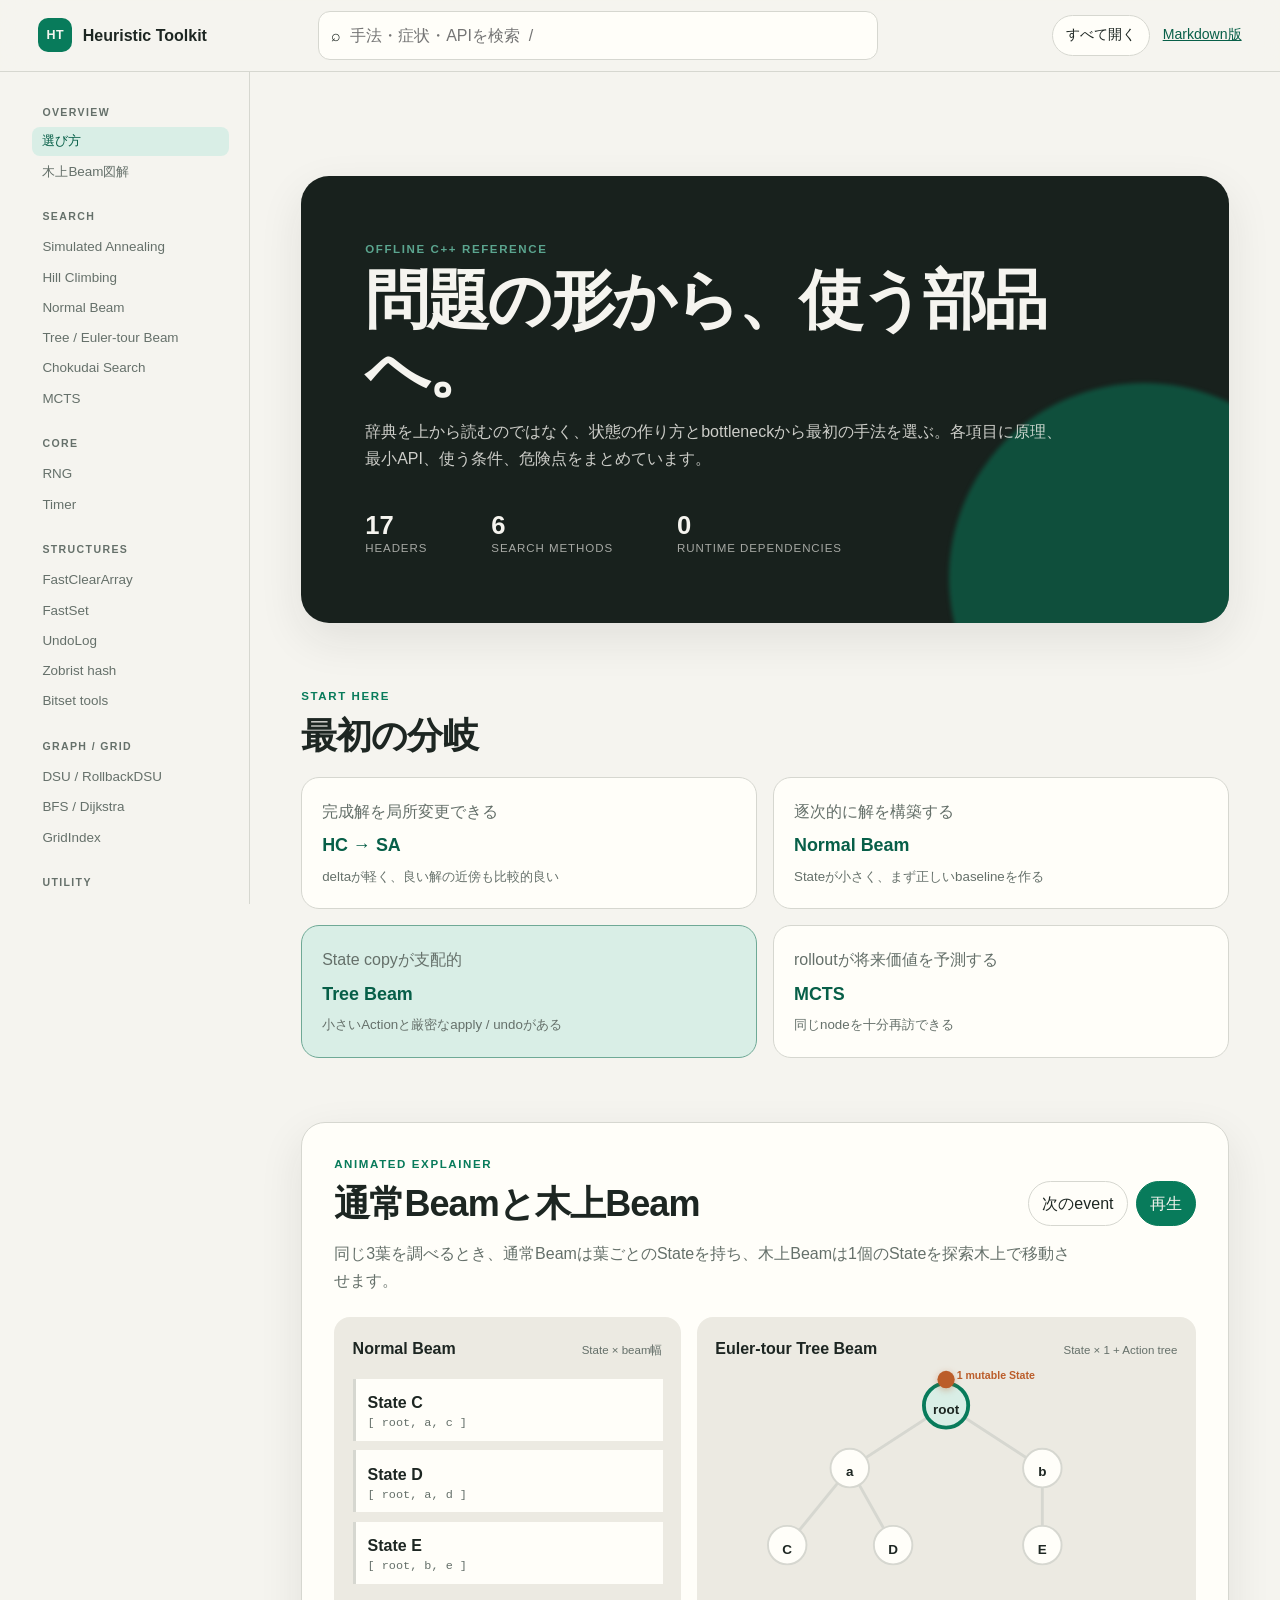
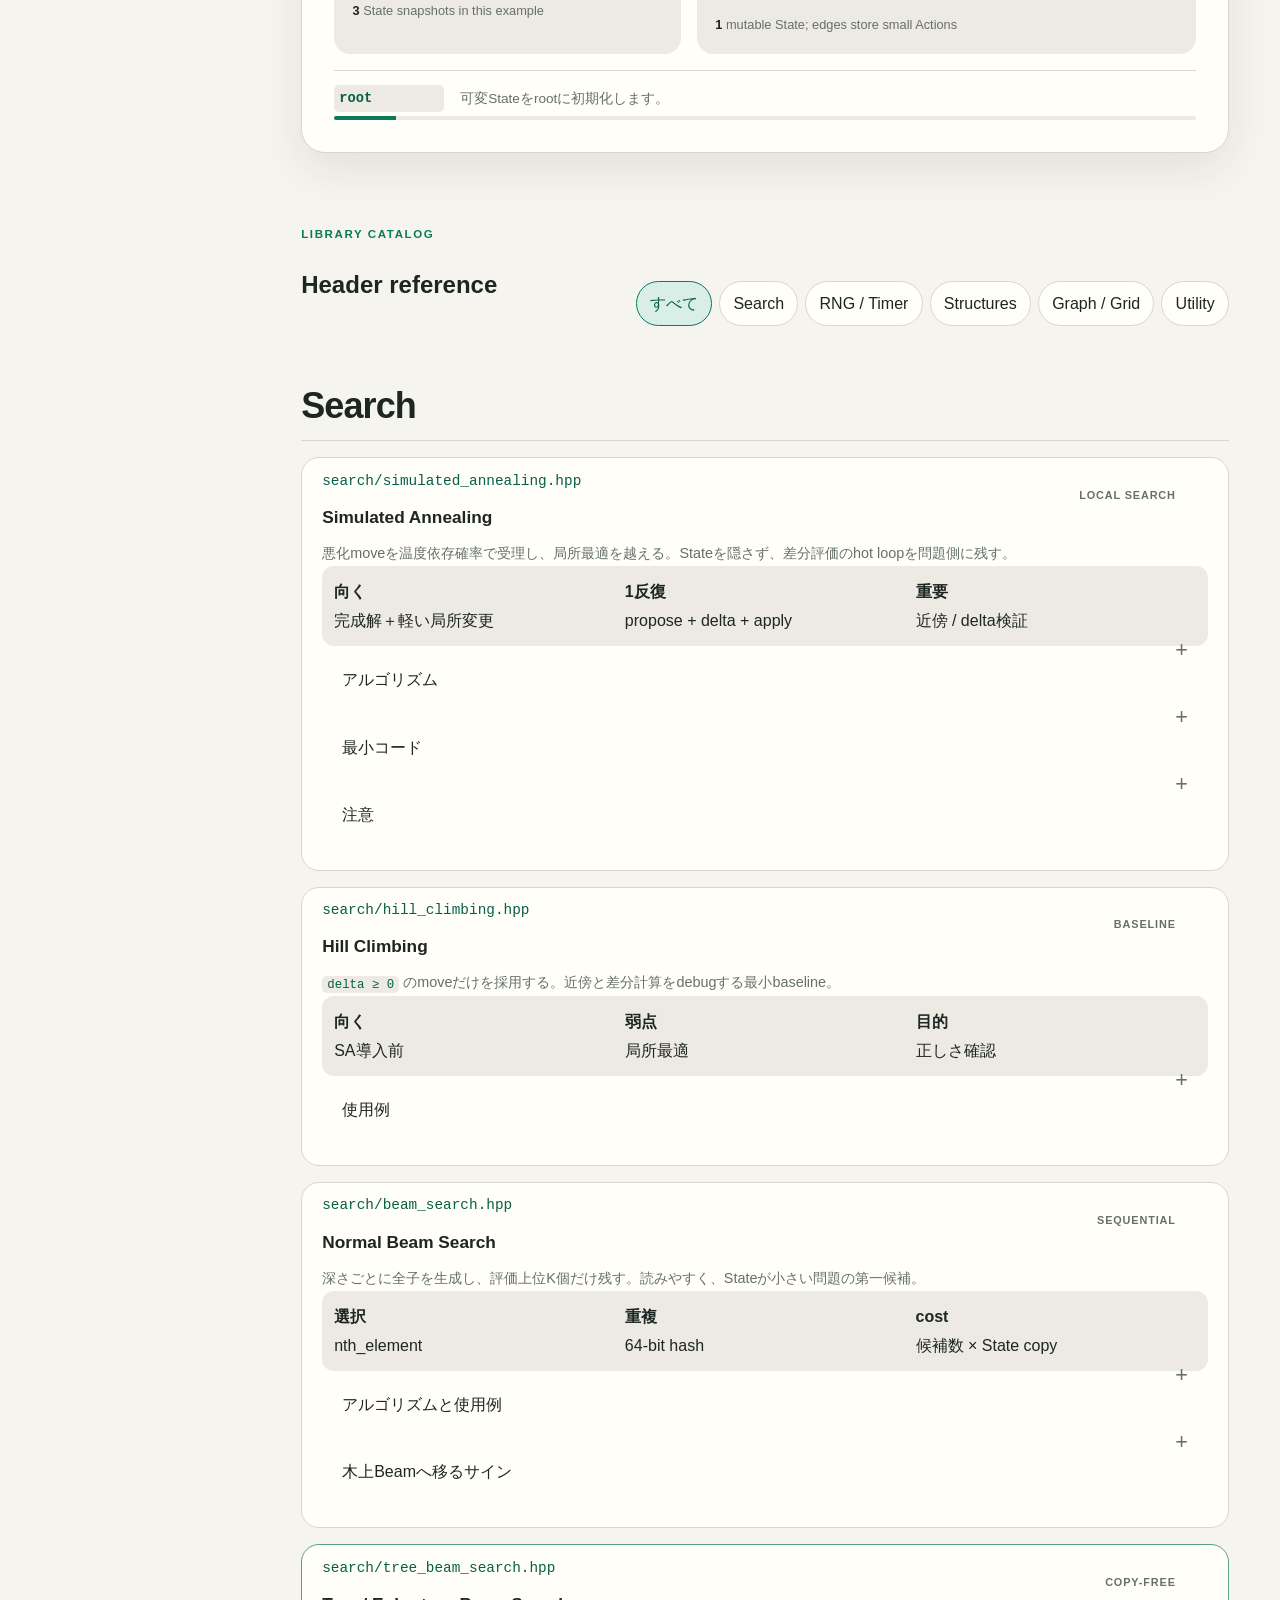
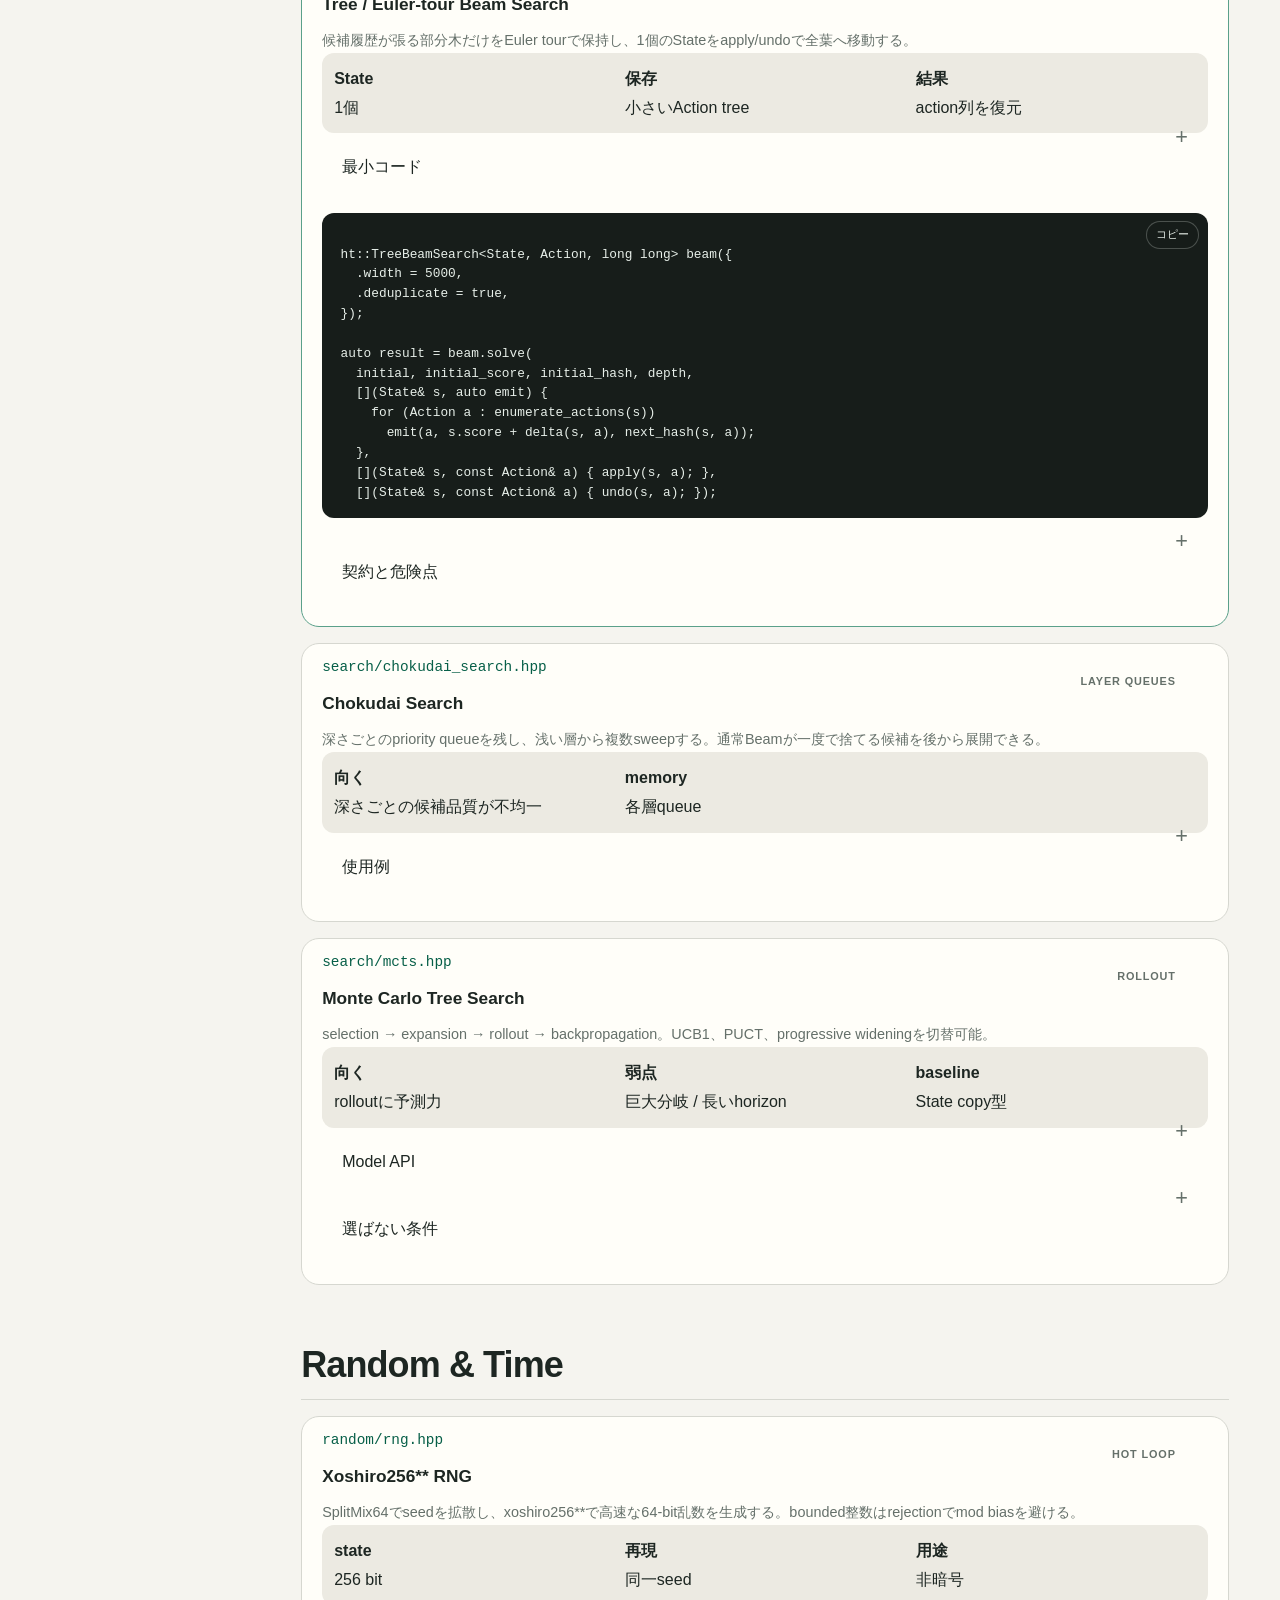
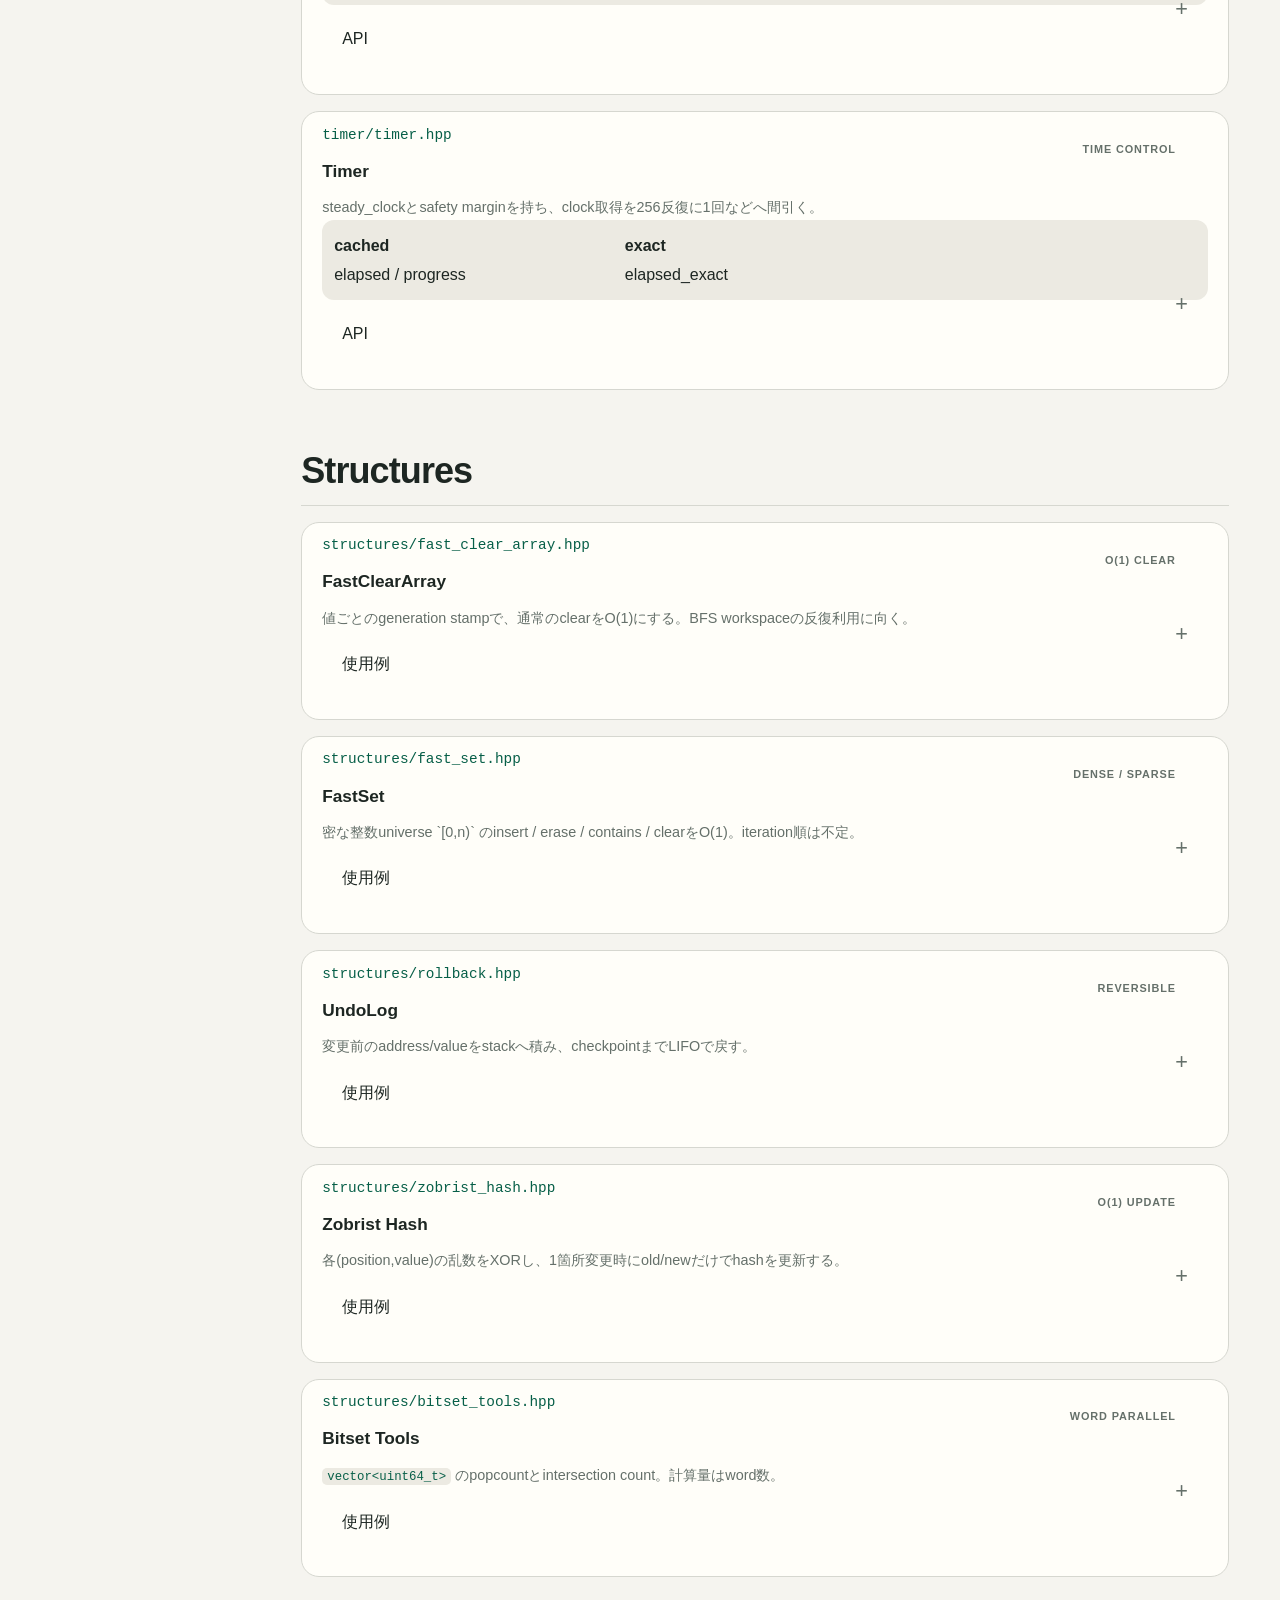
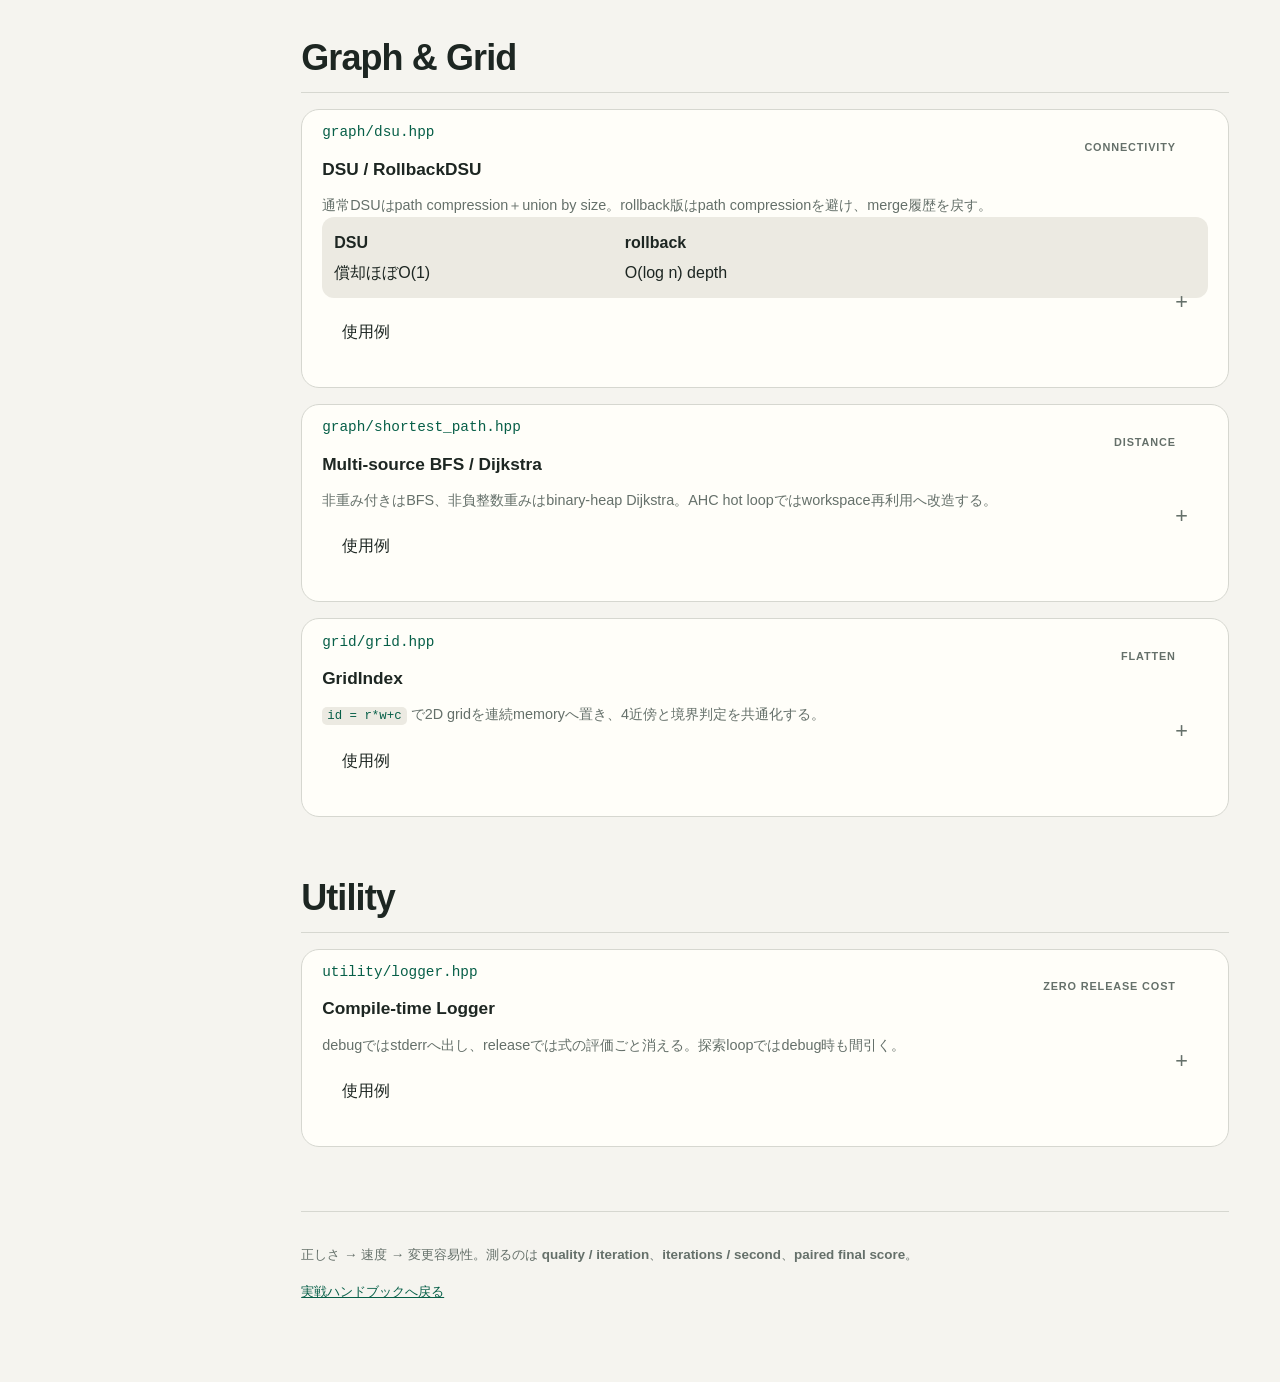
==== handbook/library.html @ 2e06c139 "Add interactive HTML library guide" ====
<!doctype html>
<html lang="ja">
<head>
  <meta charset="utf-8">
  <meta name="viewport" content="width=device-width,initial-scale=1">
  <meta name="description" content="AHC heuristic-toolkit C++ library guide">
  <title>Heuristic Toolkit — Library Guide</title>
  <link rel="stylesheet" href="css/library.css">
</head>
<body>
<header class="guide-header">
  <a class="brand" href="index.html"><span class="brand-mark">HT</span><span>Heuristic Toolkit</span></a>
  <label class="global-search"><span aria-hidden="true">⌕</span><span class="sr-only">ライブラリを検索</span><input id="library-search" type="search" placeholder="手法・症状・APIを検索  /" autocomplete="off"></label>
  <div class="header-actions"><button id="expand-all" type="button">すべて開く</button><a href="../library/README.md">Markdown版</a></div>
</header>

<div class="guide-layout">
  <aside class="guide-sidebar" aria-label="ライブラリ目次">
    <p class="sidebar-label">OVERVIEW</p>
    <nav id="guide-nav">
      <a href="#overview">選び方</a>
      <a href="#tree-beam-lab">木上Beam図解</a>
      <p class="sidebar-label">SEARCH</p>
      <a href="#simulated-annealing">Simulated Annealing</a>
      <a href="#hill-climbing">Hill Climbing</a>
      <a href="#normal-beam">Normal Beam</a>
      <a href="#tree-beam">Tree / Euler-tour Beam</a>
      <a href="#chokudai">Chokudai Search</a>
      <a href="#mcts">MCTS</a>
      <p class="sidebar-label">CORE</p>
      <a href="#rng">RNG</a><a href="#timer">Timer</a>
      <p class="sidebar-label">STRUCTURES</p>
      <a href="#fast-clear">FastClearArray</a><a href="#fast-set">FastSet</a>
      <a href="#undo-log">UndoLog</a><a href="#zobrist">Zobrist hash</a><a href="#bitset">Bitset tools</a>
      <p class="sidebar-label">GRAPH / GRID</p>
      <a href="#dsu">DSU / RollbackDSU</a><a href="#shortest-path">BFS / Dijkstra</a><a href="#grid">GridIndex</a>
      <p class="sidebar-label">UTILITY</p>
      <a href="#logger">Logger</a>
    </nav>
  </aside>

  <main id="guide-main">
    <section id="overview" class="guide-hero">
      <p class="eyebrow">OFFLINE C++ REFERENCE</p>
      <h1>問題の形から、使う部品へ。</h1>
      <p class="hero-copy">辞典を上から読むのではなく、状態の作り方とbottleneckから最初の手法を選ぶ。各項目に原理、最小API、使う条件、危険点をまとめています。</p>
      <div class="hero-stats" aria-label="ガイドの収録内容">
        <div><strong>17</strong><span>headers</span></div><div><strong>6</strong><span>search methods</span></div><div><strong>0</strong><span>runtime dependencies</span></div>
      </div>
    </section>

    <section class="decision-section" aria-labelledby="decision-title">
      <div class="section-heading"><p class="eyebrow">START HERE</p><h2 id="decision-title">最初の分岐</h2></div>
      <div class="decision-grid">
        <a href="#simulated-annealing" class="decision-item"><span>完成解を局所変更できる</span><strong>HC → SA</strong><small>deltaが軽く、良い解の近傍も比較的良い</small></a>
        <a href="#normal-beam" class="decision-item"><span>逐次的に解を構築する</span><strong>Normal Beam</strong><small>Stateが小さく、まず正しいbaselineを作る</small></a>
        <a href="#tree-beam" class="decision-item featured"><span>State copyが支配的</span><strong>Tree Beam</strong><small>小さいActionと厳密なapply / undoがある</small></a>
        <a href="#mcts" class="decision-item"><span>rolloutが将来価値を予測する</span><strong>MCTS</strong><small>同じnodeを十分再訪できる</small></a>
      </div>
    </section>

    <section id="tree-beam-lab" class="beam-lab" aria-labelledby="beam-lab-title">
      <div class="section-heading split-heading"><div><p class="eyebrow">ANIMATED EXPLAINER</p><h2 id="beam-lab-title">通常Beamと木上Beam</h2></div><div class="lab-controls"><button id="beam-step" type="button">次のevent</button><button id="beam-play" type="button" aria-pressed="false">再生</button></div></div>
      <p class="section-lead">同じ3葉を調べるとき、通常Beamは葉ごとのStateを持ち、木上Beamは1個のStateを探索木上で移動させます。</p>
      <div class="beam-comparison">
        <div class="beam-mode normal-mode">
          <div class="mode-title"><h3>Normal Beam</h3><span>State × beam幅</span></div>
          <div class="snapshot-row" aria-label="通常Beamが保持する状態コピー">
            <div class="state-snapshot" data-normal-leaf="c"><b>State C</b><span>[ root, a, c ]</span></div>
            <div class="state-snapshot" data-normal-leaf="d"><b>State D</b><span>[ root, a, d ]</span></div>
            <div class="state-snapshot" data-normal-leaf="e"><b>State E</b><span>[ root, b, e ]</span></div>
          </div>
          <p class="mode-metric"><strong>3</strong> State snapshots in this example</p>
        </div>
        <div class="beam-mode tree-mode">
          <div class="mode-title"><h3>Euler-tour Tree Beam</h3><span>State × 1 + Action tree</span></div>
          <svg id="beam-tree-svg" viewBox="0 0 480 245" role="img" aria-labelledby="tree-svg-title tree-svg-desc">
            <title id="tree-svg-title">Euler-tour beam tree</title><desc id="tree-svg-desc">One mutable state traverses from root through actions a, c, d, b, and e using apply and undo.</desc>
            <g class="tree-edges"><path data-edge="root-a" d="M240 40 L140 105"/><path data-edge="root-b" d="M240 40 L340 105"/><path data-edge="a-c" d="M140 105 L75 185"/><path data-edge="a-d" d="M140 105 L185 185"/><path data-edge="b-e" d="M340 105 L340 185"/></g>
            <g class="tree-nodes">
              <g data-node="root" transform="translate(240 40)"><circle r="23"/><text y="5">root</text></g>
              <g data-node="a" transform="translate(140 105)"><circle r="20"/><text y="5">a</text></g>
              <g data-node="b" transform="translate(340 105)"><circle r="20"/><text y="5">b</text></g>
              <g data-node="c" transform="translate(75 185)"><circle r="20"/><text y="5">C</text></g>
              <g data-node="d" transform="translate(185 185)"><circle r="20"/><text y="5">D</text></g>
              <g data-node="e" transform="translate(340 185)"><circle r="20"/><text y="5">E</text></g>
            </g>
            <circle id="state-cursor" cx="240" cy="40" r="9"><title>current mutable State</title></circle>
            <text class="cursor-label" id="cursor-label" x="258" y="26">1 mutable State</text>
          </svg>
          <p class="mode-metric"><strong>1</strong> mutable State; edges store small Actions</p>
        </div>
      </div>
      <div class="event-strip" aria-live="polite"><code id="beam-event-code">start at root</code><span id="beam-event-detail">Stateは初期状態</span><div class="event-progress"><span id="beam-event-progress"></span></div></div>
    </section>

    <section class="catalog-tools" aria-label="ライブラリ絞り込み">
      <div><p class="eyebrow">LIBRARY CATALOG</p><h2>Header reference</h2></div>
      <div id="category-filters" class="filter-row"><button type="button" class="active" data-category="all" aria-pressed="true">すべて</button><button type="button" data-category="search" aria-pressed="false">Search</button><button type="button" data-category="core" aria-pressed="false">RNG / Timer</button><button type="button" data-category="structures" aria-pressed="false">Structures</button><button type="button" data-category="graph" aria-pressed="false">Graph / Grid</button><button type="button" data-category="utility" aria-pressed="false">Utility</button></div>
    </section>
    <p id="no-library-results" class="no-results" role="status">一致するライブラリがありません。</p>

    <section class="catalog-section" data-category-section="search"><h2>Search</h2>
      <article id="simulated-annealing" class="library-entry" data-category="search" data-search="simulated annealing sa 焼きなまし metropolis temperature adaptive neighborhood delta rollback">
        <div class="entry-head"><div><p class="path">search/simulated_annealing.hpp</p><h3>Simulated Annealing</h3></div><span class="entry-kind">LOCAL SEARCH</span></div>
        <p class="entry-summary">悪化moveを温度依存確率で受理し、局所最適を越える。Stateを隠さず、差分評価のhot loopを問題側に残す。</p>
        <div class="entry-facts"><span><b>向く</b> 完成解＋軽い局所変更</span><span><b>1反復</b> propose + delta + apply</span><span><b>重要</b> 近傍 / delta検証</span></div>
        <details><summary>アルゴリズム</summary><p>最大化では <code>delta = new − current</code>。改善は常に受理し、悪化は <code>exp(delta / T)</code> で受理する。線形・指数schedule、iteration/time progress、reheat、adaptive近傍を提供する。</p></details>
        <details><summary>最小コード</summary><pre><code>ht::Annealer sa({100.0, 0.1,
  ht::CoolingSchedule::Exponential,
  ht::Objective::Maximize}, seed);

Move m = propose(state, sa.rng());
double delta = calc_delta(state, m);
if (sa.accept(delta, timer.progress())) {
  apply(state, m);
  score += delta;
}</code></pre></details>
        <details><summary>注意</summary><ul><li><code>full_score == incremental_score</code> をrandomized testする。</li><li>温度調整より先に、近傍のfeasible率・受理率・改善/秒を見る。</li><li>真scoreとsurrogateを分ける場合、bestは真scoreでも保持する。</li></ul></details>
      </article>

      <article id="hill-climbing" class="library-entry" data-category="search" data-search="hill climbing hc 山登り local search baseline delta">
        <div class="entry-head"><div><p class="path">search/hill_climbing.hpp</p><h3>Hill Climbing</h3></div><span class="entry-kind">BASELINE</span></div>
        <p class="entry-summary"><code>delta ≥ 0</code> のmoveだけを採用する。近傍と差分計算をdebugする最小baseline。</p>
        <div class="entry-facts"><span><b>向く</b> SA導入前</span><span><b>弱点</b> 局所最適</span><span><b>目的</b> 正しさ確認</span></div>
        <details><summary>使用例</summary><pre><code>State best = ht::hill_climb&lt;State, Move&gt;(
  initial, 1'000'000, seed,
  propose, delta_score, apply);</code></pre><p>最大化用。最小化はscoreの符号を反転するか、問題側で同じloopを直接書く。</p></details>
      </article>

      <article id="normal-beam" class="library-entry" data-category="search" data-search="normal beam layered fixed width nth_element duplicate state copy sequential construction">
        <div class="entry-head"><div><p class="path">search/beam_search.hpp</p><h3>Normal Beam Search</h3></div><span class="entry-kind">SEQUENTIAL</span></div>
        <p class="entry-summary">深さごとに全子を生成し、評価上位K個だけ残す。読みやすく、Stateが小さい問題の第一候補。</p>
        <div class="entry-facts"><span><b>選択</b> nth_element</span><span><b>重複</b> 64-bit hash</span><span><b>cost</b> 候補数 × State copy</span></div>
        <details><summary>アルゴリズムと使用例</summary><pre><code>Node answer = ht::layered_beam_search(
  initial, depth,
  {.width = 500, .deduplicate = true},
  [](const Node&amp; parent, auto emit) {
    for (Action a : actions(parent.state)) {
      Node child = parent;
      apply(child.state, a);
      emit(std::move(child));
    }
  });</code></pre></details>
        <details><summary>木上Beamへ移るサイン</summary><p><code>sizeof(State) × generated candidates</code> が大きく、profileでcopyが支配的。Actionが小さく、applyとundoをO(1)前後で書ける場合。</p></details>
      </article>

      <article id="tree-beam" class="library-entry highlighted-entry" data-category="search" data-search="tree beam euler tour rollback apply undo copy free 木上 ビーム 差分 state copy">
        <div class="entry-head"><div><p class="path">search/tree_beam_search.hpp</p><h3>Tree / Euler-tour Beam Search</h3></div><span class="entry-kind">COPY-FREE</span></div>
        <p class="entry-summary">候補履歴が張る部分木だけをEuler tourで保持し、1個のStateをapply/undoで全葉へ移動する。</p>
        <div class="entry-facts"><span><b>State</b> 1個</span><span><b>保存</b> 小さいAction tree</span><span><b>結果</b> action列を復元</span></div>
        <details open><summary>最小コード</summary><pre><code>ht::TreeBeamSearch&lt;State, Action, long long&gt; beam({
  .width = 5000,
  .deduplicate = true,
});

auto result = beam.solve(
  initial, initial_score, initial_hash, depth,
  [](State&amp; s, auto emit) {
    for (Action a : enumerate_actions(s))
      emit(a, s.score + delta(s, a), next_hash(s, a));
  },
  [](State&amp; s, const Action&amp; a) { apply(s, a); },
  [](State&amp; s, const Action&amp; a) { undo(s, a); });</code></pre></details>
        <details><summary>契約と危険点</summary><ul><li><code>expand</code> はStateを変更せずにreturnする。</li><li><code>undo</code> はbit単位で元状態へ戻す。apply/undo回数とfull scoreをtestする。</li><li>Actionへ大きいsnapshotを持たせると利点が消える。</li><li>prefix共有が少ない木、undoが重い状態では通常Beamとも比較する。</li></ul></details>
      </article>

      <article id="chokudai" class="library-entry" data-category="search" data-search="chokudai search priority queue depth sweep beam">
        <div class="entry-head"><div><p class="path">search/chokudai_search.hpp</p><h3>Chokudai Search</h3></div><span class="entry-kind">LAYER QUEUES</span></div>
        <p class="entry-summary">深さごとのpriority queueを残し、浅い層から複数sweepする。通常Beamが一度で捨てる候補を後から展開できる。</p>
        <div class="entry-facts"><span><b>向く</b> 深さごとの候補品質が不均一</span><span><b>memory</b> 各層queue</span></div>
        <details><summary>使用例</summary><pre><code>Node answer = ht::chokudai_search(
  initial, max_depth, sweeps, width,
  [](const Node&amp; node, auto emit) {
    for (Node child : expand(node)) emit(std::move(child));
  });</code></pre><p><code>Node::operator&lt;</code> は良いnodeがpriority queueのtopになるよう定義する。</p></details>
      </article>

      <article id="mcts" class="library-entry" data-category="search" data-search="mcts monte carlo tree search ucb1 puct rollout progressive widening transposition">
        <div class="entry-head"><div><p class="path">search/mcts.hpp</p><h3>Monte Carlo Tree Search</h3></div><span class="entry-kind">ROLLOUT</span></div>
        <p class="entry-summary">selection → expansion → rollout → backpropagation。UCB1、PUCT、progressive wideningを切替可能。</p>
        <div class="entry-facts"><span><b>向く</b> rolloutに予測力</span><span><b>弱点</b> 巨大分岐 / 長いhorizon</span><span><b>baseline</b> State copy型</span></div>
        <details><summary>Model API</summary><pre><code>struct Model {
  vector&lt;Action&gt; actions(const State&amp;);
  State next(const State&amp;, Action);
  bool terminal(const State&amp;);
  double evaluate(const State&amp;);
  double prior(const State&amp;, Action);
  Action rollout_action(const State&amp;,
    const vector&lt;Action&gt;&amp;, ht::Xoshiro256StarStar&amp;);
};</code></pre></details>
        <details><summary>選ばない条件</summary><p>rolloutがnoise、遷移copyが重い、決定論的で途中評価が強い場合はBeamを先に試す。transpositionはcycle、手番視点、depth依存価値を確認して問題側で統合する。</p></details>
      </article>
    </section>

    <section class="catalog-section" data-category-section="core"><h2>Random &amp; Time</h2>
      <article id="rng" class="library-entry" data-category="core" data-search="rng random xoshiro splitmix bounded uniform bernoulli seed">
        <div class="entry-head"><div><p class="path">random/rng.hpp</p><h3>Xoshiro256** RNG</h3></div><span class="entry-kind">HOT LOOP</span></div>
        <p class="entry-summary">SplitMix64でseedを拡散し、xoshiro256**で高速な64-bit乱数を生成する。bounded整数はrejectionでmod biasを避ける。</p>
        <div class="entry-facts"><span><b>state</b> 256 bit</span><span><b>再現</b> 同一seed</span><span><b>用途</b> 非暗号</span></div>
        <details><summary>API</summary><pre><code>ht::Xoshiro256StarStar rng(seed);
uint64_t raw = rng();
int i = rng.uniform_int(0, n - 1);
uint64_t k = rng.uniform_u64(n);
double x = rng.uniform01();
bool hit = rng.bernoulli(0.2);</code></pre></details>
      </article>
      <article id="timer" class="library-entry" data-category="core" data-search="timer chrono elapsed progress safety margin poll time limit">
        <div class="entry-head"><div><p class="path">timer/timer.hpp</p><h3>Timer</h3></div><span class="entry-kind">TIME CONTROL</span></div>
        <p class="entry-summary">steady_clockとsafety marginを持ち、clock取得を256反復に1回などへ間引く。</p>
        <div class="entry-facts"><span><b>cached</b> elapsed / progress</span><span><b>exact</b> elapsed_exact</span></div>
        <details><summary>API</summary><pre><code>ht::Timer timer(1.95, 0.03);
for (uint64_t iter = 0; ; ++iter) {
  if (timer.poll(iter, 255)) break;
  double progress = timer.progress();
}</code></pre><p>間引き区間の超過、初期化、出力時間をsafety marginに含める。</p></details>
      </article>
    </section>

    <section class="catalog-section" data-category-section="structures"><h2>Structures</h2>
      <article id="fast-clear" class="library-entry compact-entry" data-category="structures" data-search="fast clear array timestamp generation counter visited bfs workspace">
        <div class="entry-head"><div><p class="path">structures/fast_clear_array.hpp</p><h3>FastClearArray</h3></div><span class="entry-kind">O(1) CLEAR</span></div>
        <p class="entry-summary">値ごとのgeneration stampで、通常のclearをO(1)にする。BFS workspaceの反復利用に向く。</p>
        <details><summary>使用例</summary><pre><code>ht::FastClearArray&lt;int&gt; dist(n, -1);
dist.set(start, 0);
if (!dist.contains(v)) dist.set(v, d);
dist.clear();</code></pre></details>
      </article>
      <article id="fast-set" class="library-entry compact-entry" data-category="structures" data-search="fast set dense sparse swap remove candidate active set">
        <div class="entry-head"><div><p class="path">structures/fast_set.hpp</p><h3>FastSet</h3></div><span class="entry-kind">DENSE / SPARSE</span></div>
        <p class="entry-summary">密な整数universe `[0,n)` のinsert / erase / contains / clearをO(1)。iteration順は不定。</p>
        <details><summary>使用例</summary><pre><code>ht::FastSet active(n);
active.insert(v); active.erase(v);
for (int x : active.values()) visit(x);</code></pre></details>
      </article>
      <article id="undo-log" class="library-entry compact-entry" data-category="structures" data-search="undo log rollback checkpoint reversible assign state tree dfs">
        <div class="entry-head"><div><p class="path">structures/rollback.hpp</p><h3>UndoLog</h3></div><span class="entry-kind">REVERSIBLE</span></div>
        <p class="entry-summary">変更前のaddress/valueをstackへ積み、checkpointまでLIFOで戻す。</p>
        <details><summary>使用例</summary><pre><code>ht::UndoLog&lt;int&gt; undo;
auto cp = undo.checkpoint();
undo.assign(state.x, 10);
undo.assign(state.y, 20);
undo.rollback(cp);</code></pre><p>記録中にvector resize等でaddressを無効化しない。</p></details>
      </article>
      <article id="zobrist" class="library-entry compact-entry" data-category="structures" data-search="zobrist hash duplicate transposition xor incremental collision">
        <div class="entry-head"><div><p class="path">structures/zobrist_hash.hpp</p><h3>Zobrist Hash</h3></div><span class="entry-kind">O(1) UPDATE</span></div>
        <p class="entry-summary">各(position,value)の乱数をXORし、1箇所変更時にold/newだけでhashを更新する。</p>
        <details><summary>使用例</summary><pre><code>ht::ZobristTable z(positions, values, seed);
hash ^= z.at(position, state[position]);
z.change(hash, position, old_value, new_value);</code></pre><p>64-bit衝突は低確率であり、0ではない。誤除去不可なら二重hashかState追加照合。</p></details>
      </article>
      <article id="bitset" class="library-entry compact-entry" data-category="structures" data-search="bitset bit operation popcount intersection dynamic bits">
        <div class="entry-head"><div><p class="path">structures/bitset_tools.hpp</p><h3>Bitset Tools</h3></div><span class="entry-kind">WORD PARALLEL</span></div>
        <p class="entry-summary"><code>vector&lt;uint64_t&gt;</code> のpopcountとintersection count。計算量はword数。</p>
        <details><summary>使用例</summary><pre><code>a[v &gt;&gt; 6] |= 1ULL &lt;&lt; (v &amp; 63);
int all = ht::popcount(a);
int common = ht::intersection_count(a, b);</code></pre><p>固定長ならまず <code>std::bitset&lt;N&gt;</code> を使う。</p></details>
      </article>
    </section>

    <section class="catalog-section" data-category-section="graph"><h2>Graph &amp; Grid</h2>
      <article id="dsu" class="library-entry" data-category="graph" data-search="dsu union find rollback connectivity checkpoint graph component">
        <div class="entry-head"><div><p class="path">graph/dsu.hpp</p><h3>DSU / RollbackDSU</h3></div><span class="entry-kind">CONNECTIVITY</span></div>
        <p class="entry-summary">通常DSUはpath compression＋union by size。rollback版はpath compressionを避け、merge履歴を戻す。</p>
        <div class="entry-facts"><span><b>DSU</b> 償却ほぼO(1)</span><span><b>rollback</b> O(log n) depth</span></div>
        <details><summary>使用例</summary><pre><code>ht::RollbackDSU dsu(n);
auto cp = dsu.checkpoint();
dsu.merge(a, b);
bool same = dsu.same(a, b);
dsu.rollback(cp);</code></pre></details>
      </article>
      <article id="shortest-path" class="library-entry" data-category="graph" data-search="bfs multi source dijkstra shortest path graph distance queue heap">
        <div class="entry-head"><div><p class="path">graph/shortest_path.hpp</p><h3>Multi-source BFS / Dijkstra</h3></div><span class="entry-kind">DISTANCE</span></div>
        <p class="entry-summary">非重み付きはBFS、非負整数重みはbinary-heap Dijkstra。AHC hot loopではworkspace再利用へ改造する。</p>
        <details><summary>使用例</summary><pre><code>auto d1 = ht::bfs(graph, vector&lt;int&gt;{s1, s2});
auto d2 = ht::dijkstra(weighted_graph, source);</code></pre><p>BFSはO(V+E)、DijkstraはO((V+E) log V)。0/1重みなら0-1 BFSを選ぶ。</p></details>
      </article>
      <article id="grid" class="library-entry" data-category="graph" data-search="grid flatten index 4 neighbor inside row column sentinel">
        <div class="entry-head"><div><p class="path">grid/grid.hpp</p><h3>GridIndex</h3></div><span class="entry-kind">FLATTEN</span></div>
        <p class="entry-summary"><code>id = r*w+c</code> で2D gridを連続memoryへ置き、4近傍と境界判定を共通化する。</p>
        <details><summary>使用例</summary><pre><code>ht::GridIndex grid{h, w};
int v = grid.id(r, c);
for (int d = 0; d &lt; 4; ++d) {
  int nr = r + grid.dr[d], nc = c + grid.dc[d];
  if (grid.inside(nr, nc)) visit(grid.id(nr, nc));
}</code></pre></details>
      </article>
    </section>

    <section class="catalog-section" data-category-section="utility"><h2>Utility</h2>
      <article id="logger" class="library-entry" data-category="utility" data-search="logger debug stderr release log disabled macro elapsed score temperature">
        <div class="entry-head"><div><p class="path">utility/logger.hpp</p><h3>Compile-time Logger</h3></div><span class="entry-kind">ZERO RELEASE COST</span></div>
        <p class="entry-summary">debugではstderrへ出し、releaseでは式の評価ごと消える。探索loopではdebug時も間引く。</p>
        <details><summary>使用例</summary><pre><code>HT_LOG("elapsed=" &lt;&lt; timer.elapsed()
  &lt;&lt; " current=" &lt;&lt; score
  &lt;&lt; " best=" &lt;&lt; best_score);</code></pre><p><code>environment/compile debug</code> が <code>HT_ENABLE_LOG</code> を定義する。</p></details>
      </article>
    </section>

    <footer class="guide-footer"><p>正しさ → 速度 → 変更容易性。測るのは <strong>quality / iteration</strong>、<strong>iterations / second</strong>、<strong>paired final score</strong>。</p><a href="index.html">実戦ハンドブックへ戻る</a></footer>
  </main>
</div>
<script src="js/library.js"></script>
</body>
</html>
---- handbook/css/library.css ----
:root {
  color-scheme: light dark;
  --bg: #f5f4ef;
  --surface: #fffef9;
  --surface-soft: #eceae2;
  --surface-strong: #18211d;
  --text: #1d2622;
  --muted: #65706a;
  --border: #d6d7d0;
  --accent: #087b5b;
  --accent-soft: #d9eee6;
  --accent-strong: #075f48;
  --warm: #bb5d2a;
  --warm-soft: #f6e1d4;
  --code-bg: #171d1a;
  --code-text: #e7efe9;
  --shadow: 0 16px 45px rgb(29 38 34 / 9%);
  --radius: 18px;
}

@media (prefers-color-scheme: dark) {
  :root {
    --bg: #111613;
    --surface: #18201c;
    --surface-soft: #212a25;
    --surface-strong: #dce9e2;
    --text: #e7ede9;
    --muted: #a2aea8;
    --border: #36423c;
    --accent: #63d4ab;
    --accent-soft: #173b2e;
    --accent-strong: #92e7c5;
    --warm: #f1a174;
    --warm-soft: #4a2c1e;
    --code-bg: #0b0f0d;
    --code-text: #e7efe9;
    --shadow: 0 18px 50px rgb(0 0 0 / 24%);
  }
}

* { box-sizing: border-box; }
html { scroll-behavior: smooth; scroll-padding-top: 92px; }
body {
  margin: 0;
  background: var(--bg);
  color: var(--text);
  font-family: Inter, "Segoe UI", "Yu Gothic UI", "Hiragino Sans", sans-serif;
  line-height: 1.7;
}
a { color: var(--accent-strong); }
button, input { font: inherit; }
button {
  border: 1px solid var(--border);
  border-radius: 999px;
  background: var(--surface);
  color: var(--text);
  padding: .48rem .82rem;
  cursor: pointer;
}
button:hover { border-color: var(--accent); color: var(--accent-strong); }
:focus-visible { outline: 3px solid color-mix(in srgb, var(--accent) 45%, transparent); outline-offset: 3px; }
.sr-only {
  position: absolute; width: 1px; height: 1px; padding: 0; margin: -1px;
  overflow: hidden; clip: rect(0, 0, 0, 0); white-space: nowrap; border: 0;
}

.guide-header {
  position: sticky;
  z-index: 20;
  top: 0;
  min-height: 68px;
  display: grid;
  grid-template-columns: minmax(190px, 260px) minmax(220px, 560px) auto;
  align-items: center;
  gap: 1.2rem;
  padding: .7rem clamp(1rem, 3vw, 2.5rem);
  border-bottom: 1px solid var(--border);
  background: color-mix(in srgb, var(--bg) 89%, transparent);
  backdrop-filter: blur(16px);
}
.brand { display: flex; align-items: center; gap: .65rem; color: var(--text); text-decoration: none; font-weight: 700; }
.brand-mark {
  display: grid; place-items: center; width: 34px; aspect-ratio: 1;
  border-radius: 10px; background: var(--accent); color: var(--bg); font-size: .78rem; letter-spacing: .04em;
}
.global-search {
  display: flex; align-items: center; gap: .55rem;
  padding: .15rem .8rem; border: 1px solid var(--border); border-radius: 12px; background: var(--surface);
}
.global-search:focus-within { border-color: var(--accent); }
.global-search input { width: 100%; border: 0; outline: 0; background: transparent; color: var(--text); padding: .45rem 0; }
.header-actions { justify-self: end; display: flex; align-items: center; gap: .8rem; white-space: nowrap; font-size: .88rem; }

.guide-layout { width: min(1420px, 100%); margin: 0 auto; display: grid; grid-template-columns: 250px minmax(0, 1fr); }
.guide-sidebar {
  position: sticky; top: 68px; align-self: start; max-height: calc(100vh - 68px);
  overflow-y: auto; padding: 2rem 1.25rem 3rem clamp(1rem, 3vw, 2rem); border-right: 1px solid var(--border);
}
.guide-sidebar nav { display: grid; gap: .12rem; }
.guide-sidebar a { display: block; padding: .32rem .65rem; border-radius: 8px; color: var(--muted); text-decoration: none; font-size: .84rem; line-height: 1.35; }
.guide-sidebar a:hover, .guide-sidebar a.active { background: var(--accent-soft); color: var(--accent-strong); }
.sidebar-label { margin: 1.25rem .65rem .35rem; color: var(--muted); font-size: .66rem; font-weight: 800; letter-spacing: .13em; }
.sidebar-label:first-child { margin-top: 0; }

#guide-main { min-width: 0; width: min(1060px, 100%); padding: 2.5rem clamp(1.15rem, 4vw, 4.5rem) 5rem; }
.guide-hero {
  overflow: hidden; position: relative; padding: clamp(2rem, 5vw, 4rem);
  border-radius: 28px; background: var(--surface-strong); color: var(--bg); box-shadow: var(--shadow);
}
.guide-hero::after {
  content: ""; position: absolute; right: -110px; bottom: -150px; width: 390px; aspect-ratio: 1;
  border-radius: 50%; background: color-mix(in srgb, var(--accent) 52%, transparent); filter: blur(2px);
}
.eyebrow { margin: 0 0 .4rem; color: var(--accent); font-size: .72rem; font-weight: 800; letter-spacing: .14em; }
.guide-hero .eyebrow { color: color-mix(in srgb, var(--accent) 65%, var(--bg)); }
h1 { max-width: 720px; margin: .15rem 0 .9rem; font-size: clamp(2.15rem, 5vw, 4.4rem); line-height: 1.08; letter-spacing: -.045em; }
.hero-copy { position: relative; z-index: 1; max-width: 700px; margin: 0; color: color-mix(in srgb, var(--bg) 82%, transparent); }
.hero-stats { position: relative; z-index: 1; display: flex; gap: clamp(1.5rem, 5vw, 4rem); margin-top: 2.4rem; }
.hero-stats div { display: grid; }
.hero-stats strong { font-size: 1.6rem; line-height: 1.1; }
.hero-stats span { color: color-mix(in srgb, var(--bg) 64%, transparent); font-size: .72rem; text-transform: uppercase; letter-spacing: .08em; }

section { margin-top: 4rem; }
.section-heading { margin-bottom: 1.2rem; }
.section-heading h2, .catalog-section > h2 { margin: 0; font-size: clamp(1.55rem, 3vw, 2.25rem); letter-spacing: -.025em; line-height: 1.25; }
.split-heading { display: flex; align-items: end; justify-content: space-between; gap: 1rem; }
.section-lead { max-width: 740px; margin: -.3rem 0 1.4rem; color: var(--muted); }

.decision-grid { display: grid; grid-template-columns: repeat(2, minmax(0, 1fr)); gap: 1rem; }
.decision-item {
  display: grid; gap: .32rem; padding: 1.25rem; border: 1px solid var(--border); border-radius: var(--radius);
  background: var(--surface); color: var(--text); text-decoration: none; transition: transform .18s ease, border-color .18s ease;
}
.decision-item:hover { transform: translateY(-2px); border-color: var(--accent); }
.decision-item span, .decision-item small { color: var(--muted); }
.decision-item strong { color: var(--accent-strong); font-size: 1.12rem; }
.decision-item.featured { background: var(--accent-soft); border-color: color-mix(in srgb, var(--accent) 50%, var(--border)); }

.beam-lab { padding: clamp(1.2rem, 3vw, 2rem); border: 1px solid var(--border); border-radius: 24px; background: var(--surface); box-shadow: var(--shadow); }
.lab-controls { display: flex; gap: .5rem; }
#beam-play { background: var(--accent); color: var(--bg); border-color: var(--accent); }
.beam-comparison { display: grid; grid-template-columns: minmax(0, .82fr) minmax(0, 1.18fr); gap: 1rem; }
.beam-mode { min-width: 0; padding: 1.15rem; border-radius: 16px; background: var(--surface-soft); }
.mode-title { display: flex; align-items: baseline; justify-content: space-between; gap: .6rem; }
.mode-title h3 { margin: 0; font-size: 1rem; }
.mode-title span { color: var(--muted); font-size: .72rem; }
.snapshot-row { display: grid; gap: .6rem; margin: 1rem 0; }
.state-snapshot { display: grid; padding: .65rem .75rem; border-left: 3px solid var(--border); background: var(--surface); transition: border-color .2s, transform .2s; }
.state-snapshot span { overflow-wrap: anywhere; color: var(--muted); font: .74rem ui-monospace, SFMono-Regular, Consolas, monospace; }
.state-snapshot.active { border-left-color: var(--warm); transform: translateX(4px); }
.mode-metric { margin: .65rem 0 0; color: var(--muted); font-size: .8rem; }
.mode-metric strong { color: var(--text); }
#beam-tree-svg { display: block; width: 100%; max-height: 290px; margin: .3rem auto 0; overflow: visible; }
.tree-edges path { stroke: var(--border); stroke-width: 3; fill: none; transition: stroke .22s, stroke-width .22s; }
.tree-edges path.visited { stroke: color-mix(in srgb, var(--accent) 55%, var(--border)); }
.tree-edges path.active { stroke: var(--accent); stroke-width: 5; }
.tree-nodes circle { fill: var(--surface); stroke: var(--border); stroke-width: 2; transition: fill .22s, stroke .22s; }
.tree-nodes text { fill: var(--text); text-anchor: middle; dominant-baseline: middle; font-size: 14px; font-weight: 700; }
.tree-nodes [data-node].active circle { fill: var(--accent-soft); stroke: var(--accent); stroke-width: 4; }
#state-cursor { fill: var(--warm); filter: drop-shadow(0 2px 4px color-mix(in srgb, var(--warm) 40%, transparent)); transition: cx .24s ease, cy .24s ease; }
.cursor-label { fill: var(--warm); font-size: 11px; font-weight: 800; transition: x .24s ease, y .24s ease; }
.event-strip { display: grid; grid-template-columns: minmax(110px, auto) 1fr; gap: .25rem 1rem; align-items: center; margin-top: 1rem; padding-top: .9rem; border-top: 1px solid var(--border); }
#beam-event-code { color: var(--accent-strong); font-weight: 800; }
#beam-event-detail { color: var(--muted); font-size: .85rem; }
.event-progress { grid-column: 1 / -1; height: 4px; overflow: hidden; border-radius: 99px; background: var(--surface-soft); }
#beam-event-progress { display: block; width: 0; height: 100%; background: var(--accent); transition: width .22s ease; }

.catalog-tools { display: flex; align-items: end; justify-content: space-between; gap: 1rem; margin-top: 4.5rem; }
.filter-row { display: flex; flex-wrap: wrap; gap: .45rem; justify-content: end; }
.filter-row button.active, .filter-row button[aria-pressed="true"] { border-color: var(--accent); background: var(--accent-soft); color: var(--accent-strong); }
.catalog-section { margin-top: 3.6rem; }
.catalog-section > h2 { padding-bottom: .75rem; border-bottom: 1px solid var(--border); }

.library-entry { scroll-margin-top: 92px; margin-top: 1rem; border: 1px solid var(--border); border-radius: var(--radius); background: var(--surface); }
.library-entry.highlighted-entry { border-color: color-mix(in srgb, var(--accent) 60%, var(--border)); }
.library-entry summary { list-style: none; cursor: pointer; padding: 1.25rem; }
.library-entry summary::-webkit-details-marker { display: none; }
.library-entry summary::after { content: "+"; float: right; margin-top: -2.15rem; color: var(--muted); font-size: 1.35rem; }
.library-entry[open] summary::after { content: "−"; }
.entry-head { display: flex; align-items: center; justify-content: space-between; gap: 1rem; padding-right: 2rem; }
.entry-head h3 { margin: 0; font-size: 1.08rem; }
.path { color: var(--accent-strong); font: .76rem ui-monospace, SFMono-Regular, Consolas, monospace; }
.entry-kind { flex: none; color: var(--muted); font-size: .68rem; font-weight: 800; letter-spacing: .08em; text-transform: uppercase; }
.entry-summary { max-width: 850px; margin: .55rem 2rem 0 0; color: var(--muted); font-size: .9rem; }
.library-entry > :not(summary) { margin-left: 1.25rem; margin-right: 1.25rem; }
.library-entry > :last-child { margin-bottom: 1.35rem; }
.library-entry h4 { margin: 1.4rem 0 .45rem; font-size: .92rem; }
.library-entry p, .library-entry li { font-size: .9rem; }
.entry-facts { display: grid; grid-template-columns: repeat(3, minmax(0, 1fr)); gap: .65rem; padding: .75rem; border-radius: 12px; background: var(--surface-soft); }
.entry-facts > * { display: grid; gap: .15rem; min-width: 0; }
.entry-facts dt { color: var(--muted); font-size: .68rem; font-weight: 700; text-transform: uppercase; letter-spacing: .06em; }
.entry-facts dd { margin: 0; overflow-wrap: anywhere; font-size: .83rem; }
code { font-family: ui-monospace, SFMono-Regular, Consolas, monospace; }
:not(pre) > code { padding: .12rem .32rem; border-radius: 5px; background: var(--surface-soft); color: var(--accent-strong); font-size: .86em; }
pre { position: relative; overflow-x: auto; margin: .75rem 0 1.2rem; padding: 1rem 1.15rem; border-radius: 12px; background: var(--code-bg); color: var(--code-text); line-height: 1.55; tab-size: 2; }
pre code { font-size: .8rem; }
.copy-code { position: absolute; top: .55rem; right: .55rem; border-color: color-mix(in srgb, var(--code-text) 25%, transparent); background: color-mix(in srgb, var(--code-bg) 80%, transparent); color: var(--code-text); font-size: .68rem; padding: .28rem .55rem; }
.copy-code + code { display: block; padding-top: 1rem; }
.compact-entry .entry-summary { margin-bottom: 0; }
.no-results { display: none; margin: 2rem 0; padding: 1rem; border-left: 4px solid var(--warm); background: var(--warm-soft); }
.no-results.visible { display: block; }
.hidden { display: none !important; }
.guide-footer { margin-top: 4rem; padding-top: 1.2rem; border-top: 1px solid var(--border); color: var(--muted); font-size: .84rem; }

@media (max-width: 980px) {
  .guide-header { grid-template-columns: auto minmax(200px, 1fr); }
  .header-actions { display: none; }
  .guide-layout { grid-template-columns: 205px minmax(0, 1fr); }
  .guide-sidebar { padding-left: 1rem; }
  #guide-main { padding-left: 1.5rem; padding-right: 1.5rem; }
  .beam-comparison { grid-template-columns: 1fr; }
  .snapshot-row { grid-template-columns: repeat(3, minmax(0, 1fr)); }
}

@media (max-width: 720px) {
  html { scroll-padding-top: 185px; }
  .guide-header { position: sticky; grid-template-columns: 1fr; gap: .55rem; padding: .65rem 1rem; }
  .brand { font-size: .9rem; }
  .brand-mark { width: 28px; }
  .guide-layout { display: block; }
  .guide-sidebar {
    position: sticky; z-index: 15; top: 116px; max-height: none; overflow-x: auto; padding: .45rem 1rem;
    border-right: 0; border-bottom: 1px solid var(--border); background: var(--bg);
  }
  .guide-sidebar nav { display: flex; width: max-content; gap: .25rem; }
  .guide-sidebar .sidebar-label { display: none; }
  .guide-sidebar a { white-space: nowrap; padding: .35rem .6rem; }
  #guide-main { padding: 1.25rem 1rem 4rem; }
  .guide-hero { border-radius: 20px; }
  .hero-stats { gap: 1.2rem; }
  .decision-grid { grid-template-columns: 1fr; }
  .split-heading, .catalog-tools { align-items: flex-start; flex-direction: column; }
  .filter-row { justify-content: start; }
  .snapshot-row { grid-template-columns: 1fr; }
  .beam-lab, .beam-mode { padding: .75rem; }
  .tree-nodes text, .cursor-label { font-size: 20px; }
  .mode-title { align-items: flex-start; flex-direction: column; }
  .event-strip { grid-template-columns: 1fr; }
  .event-progress { grid-column: 1; }
  .entry-head { align-items: flex-start; flex-direction: column; gap: .2rem; }
  .entry-facts { grid-template-columns: 1fr; }
  .library-entry summary::after { margin-top: -3rem; }
  .entry-summary { margin-right: 1.5rem; }
  .library-entry { scroll-margin-top: 185px; }
}

@media (prefers-reduced-motion: reduce) {
  html { scroll-behavior: auto; }
  *, *::before, *::after { transition-duration: .01ms !important; animation-duration: .01ms !important; }
}

@media print {
  .guide-header, .guide-sidebar, .catalog-tools, .lab-controls, .copy-code { display: none !important; }
  .guide-layout { display: block; }
  #guide-main { width: 100%; padding: 0; }
  .guide-hero, .beam-lab, .library-entry { box-shadow: none; break-inside: avoid; }
  .library-entry details > :not(summary) { display: block !important; }
}
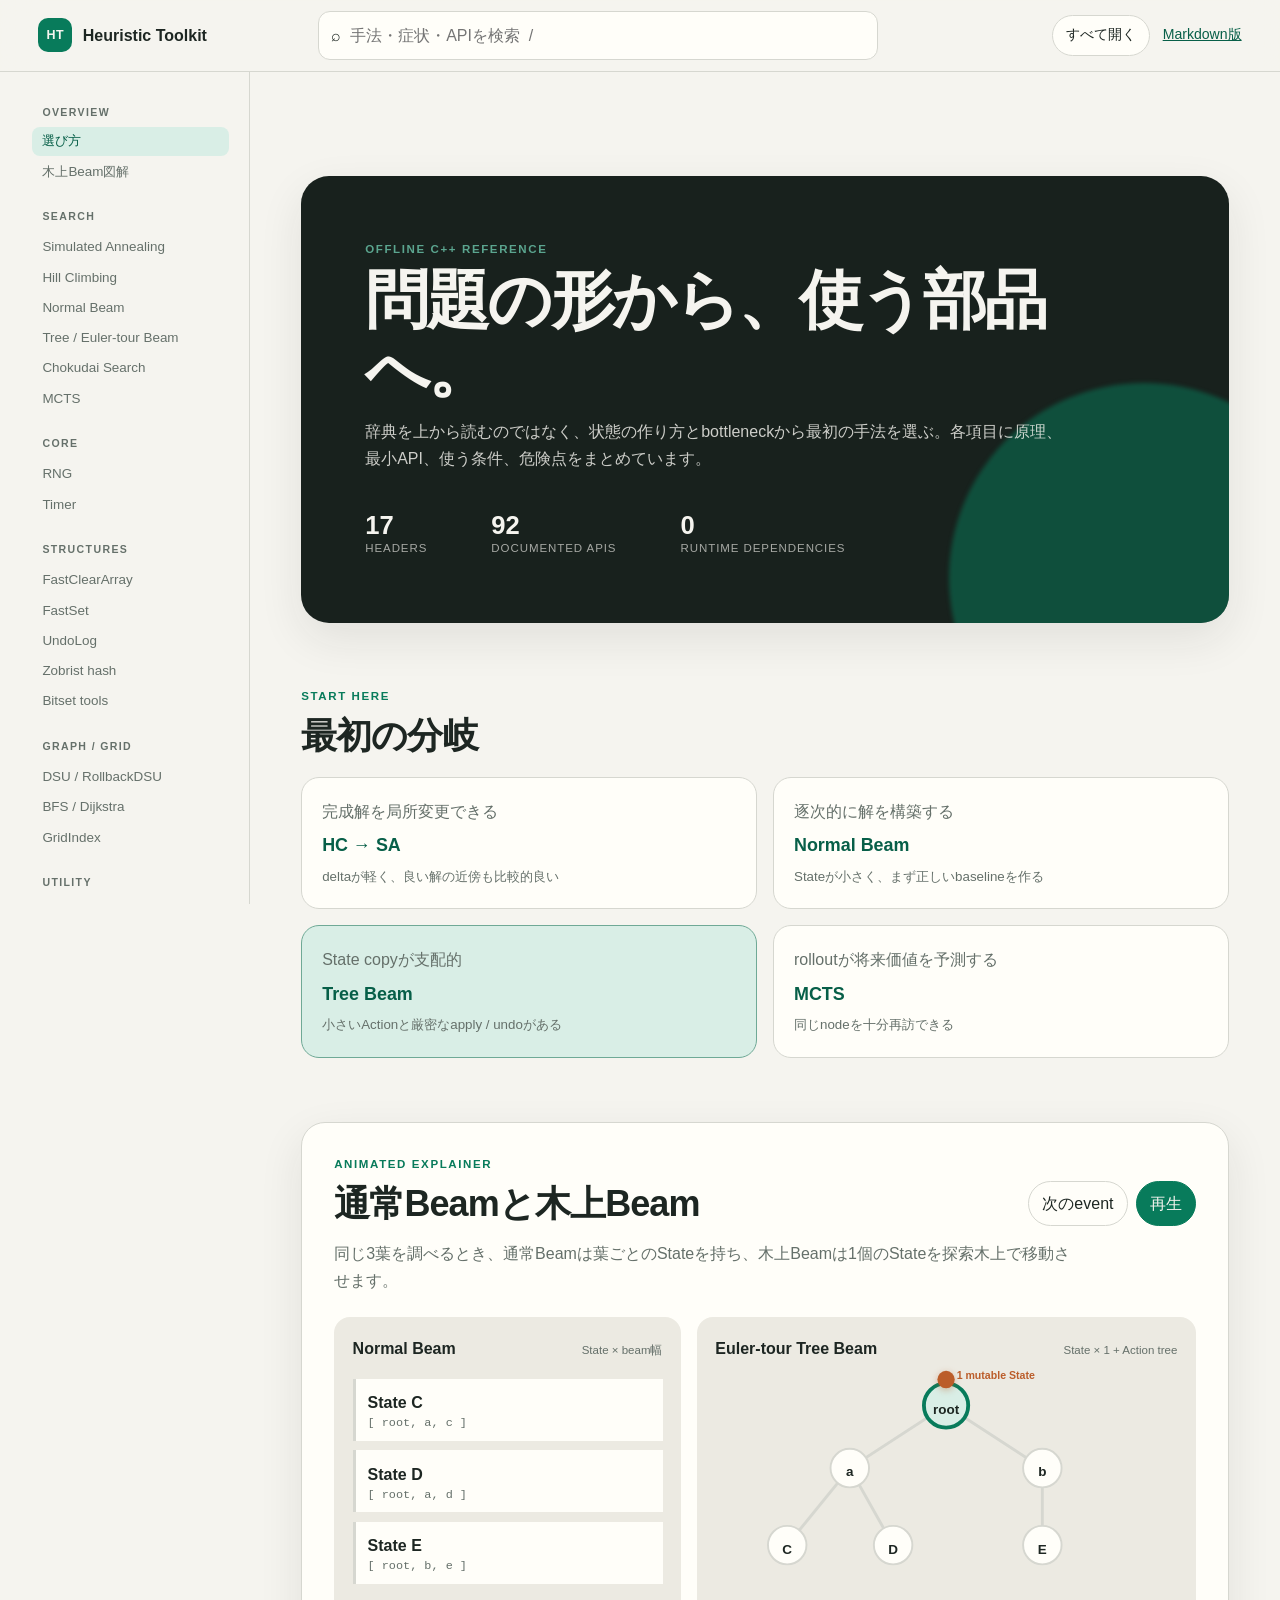
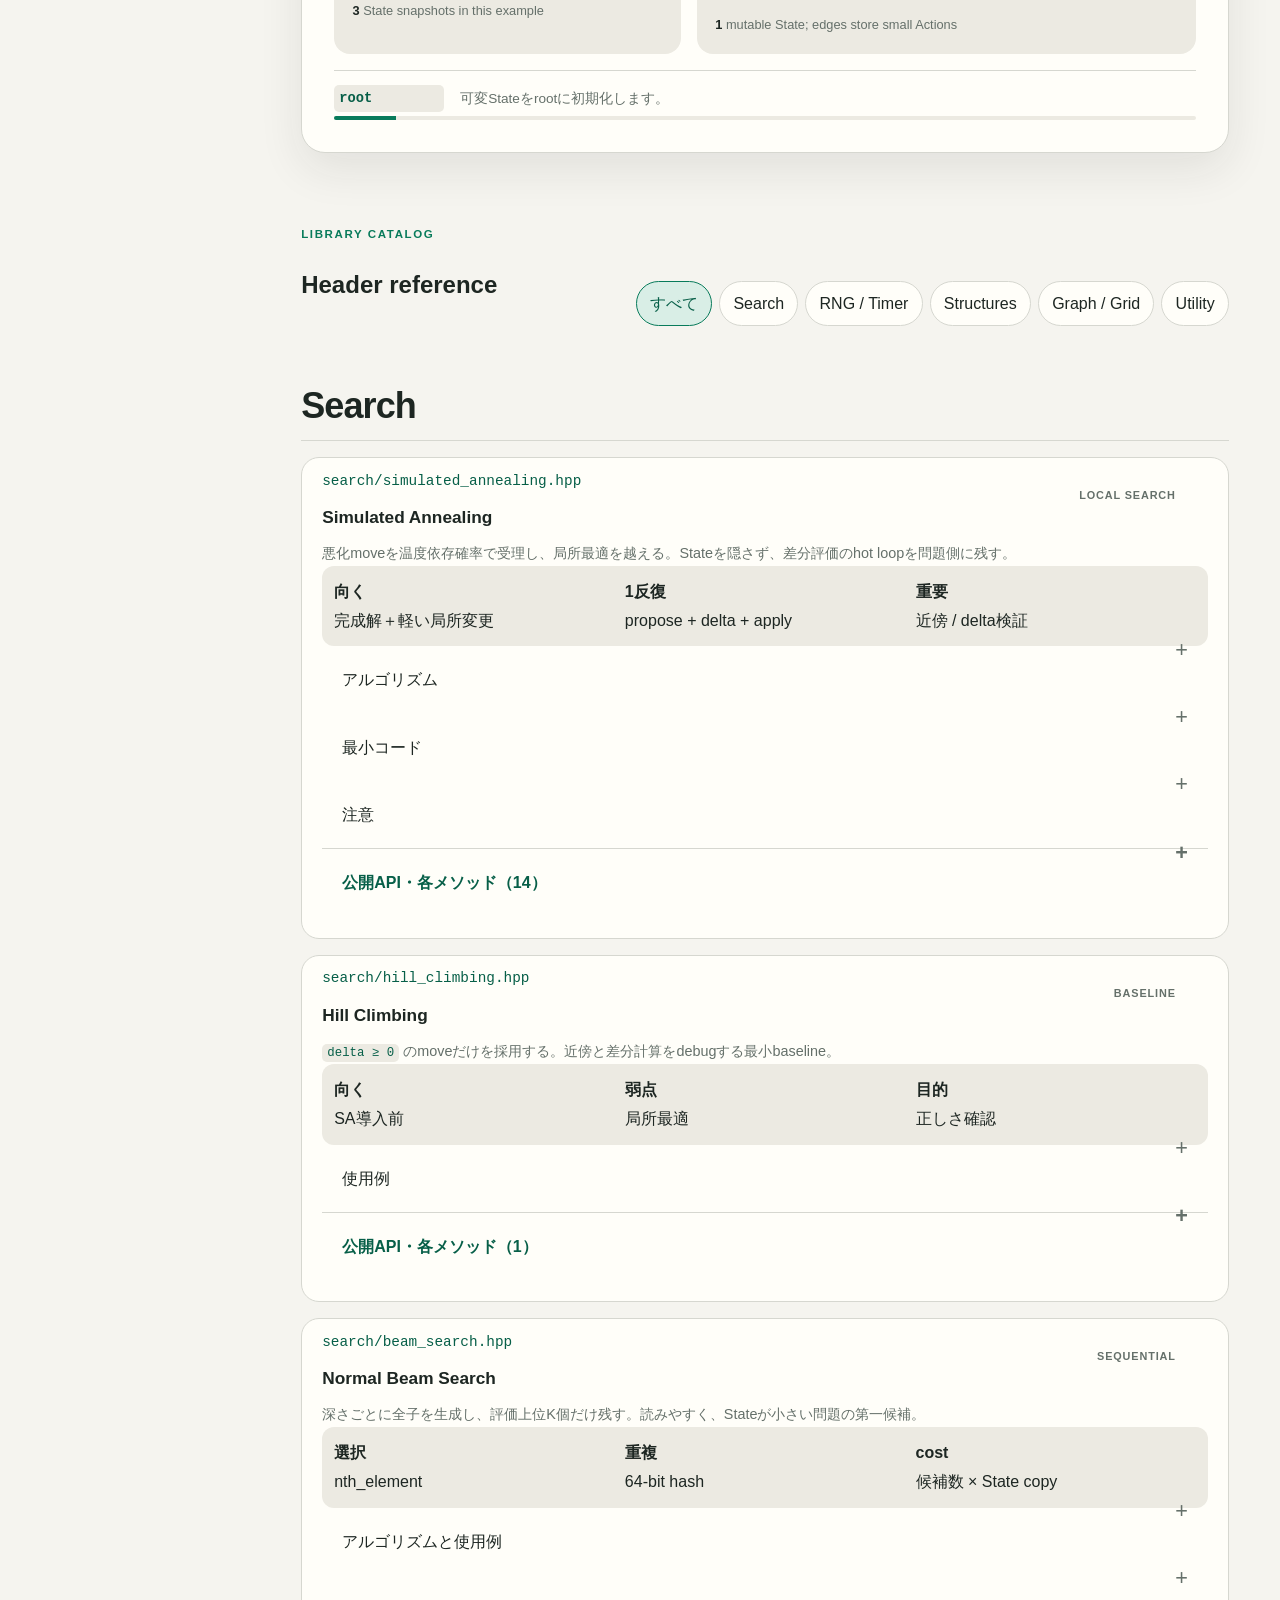
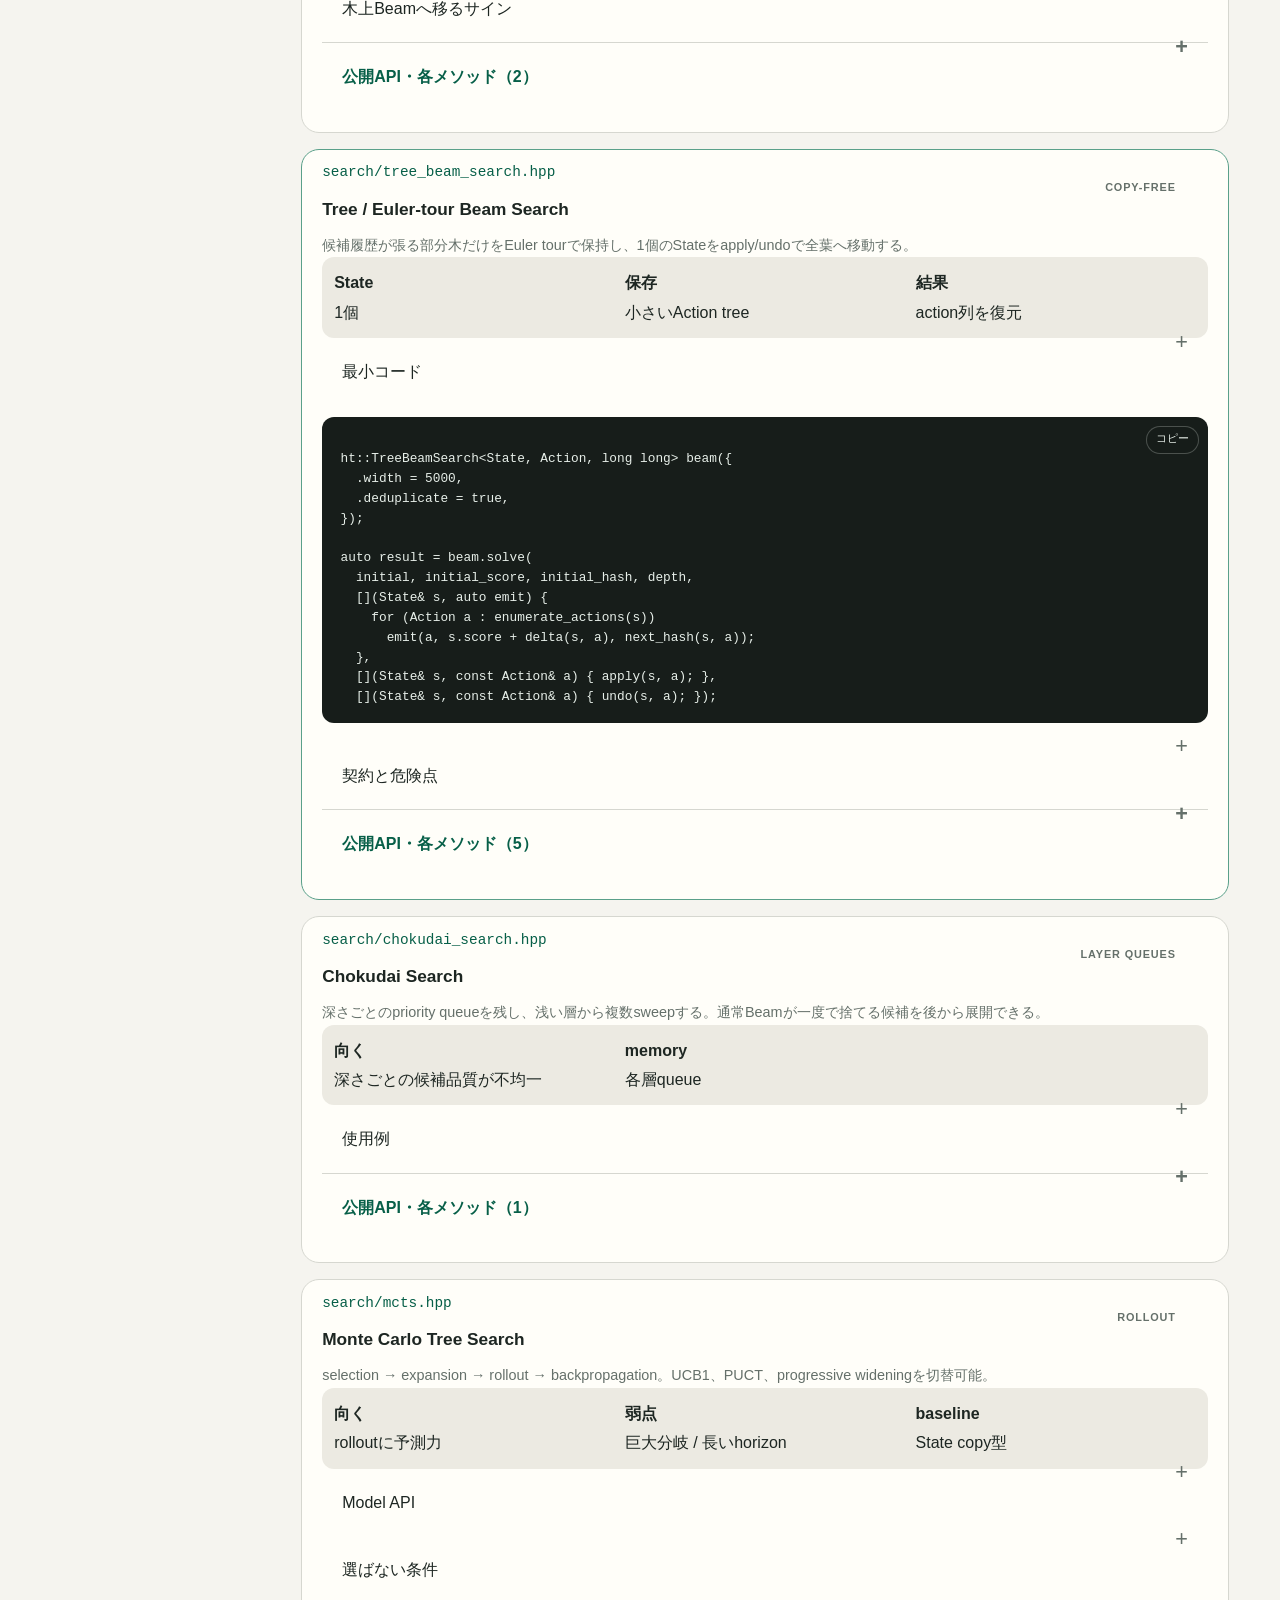
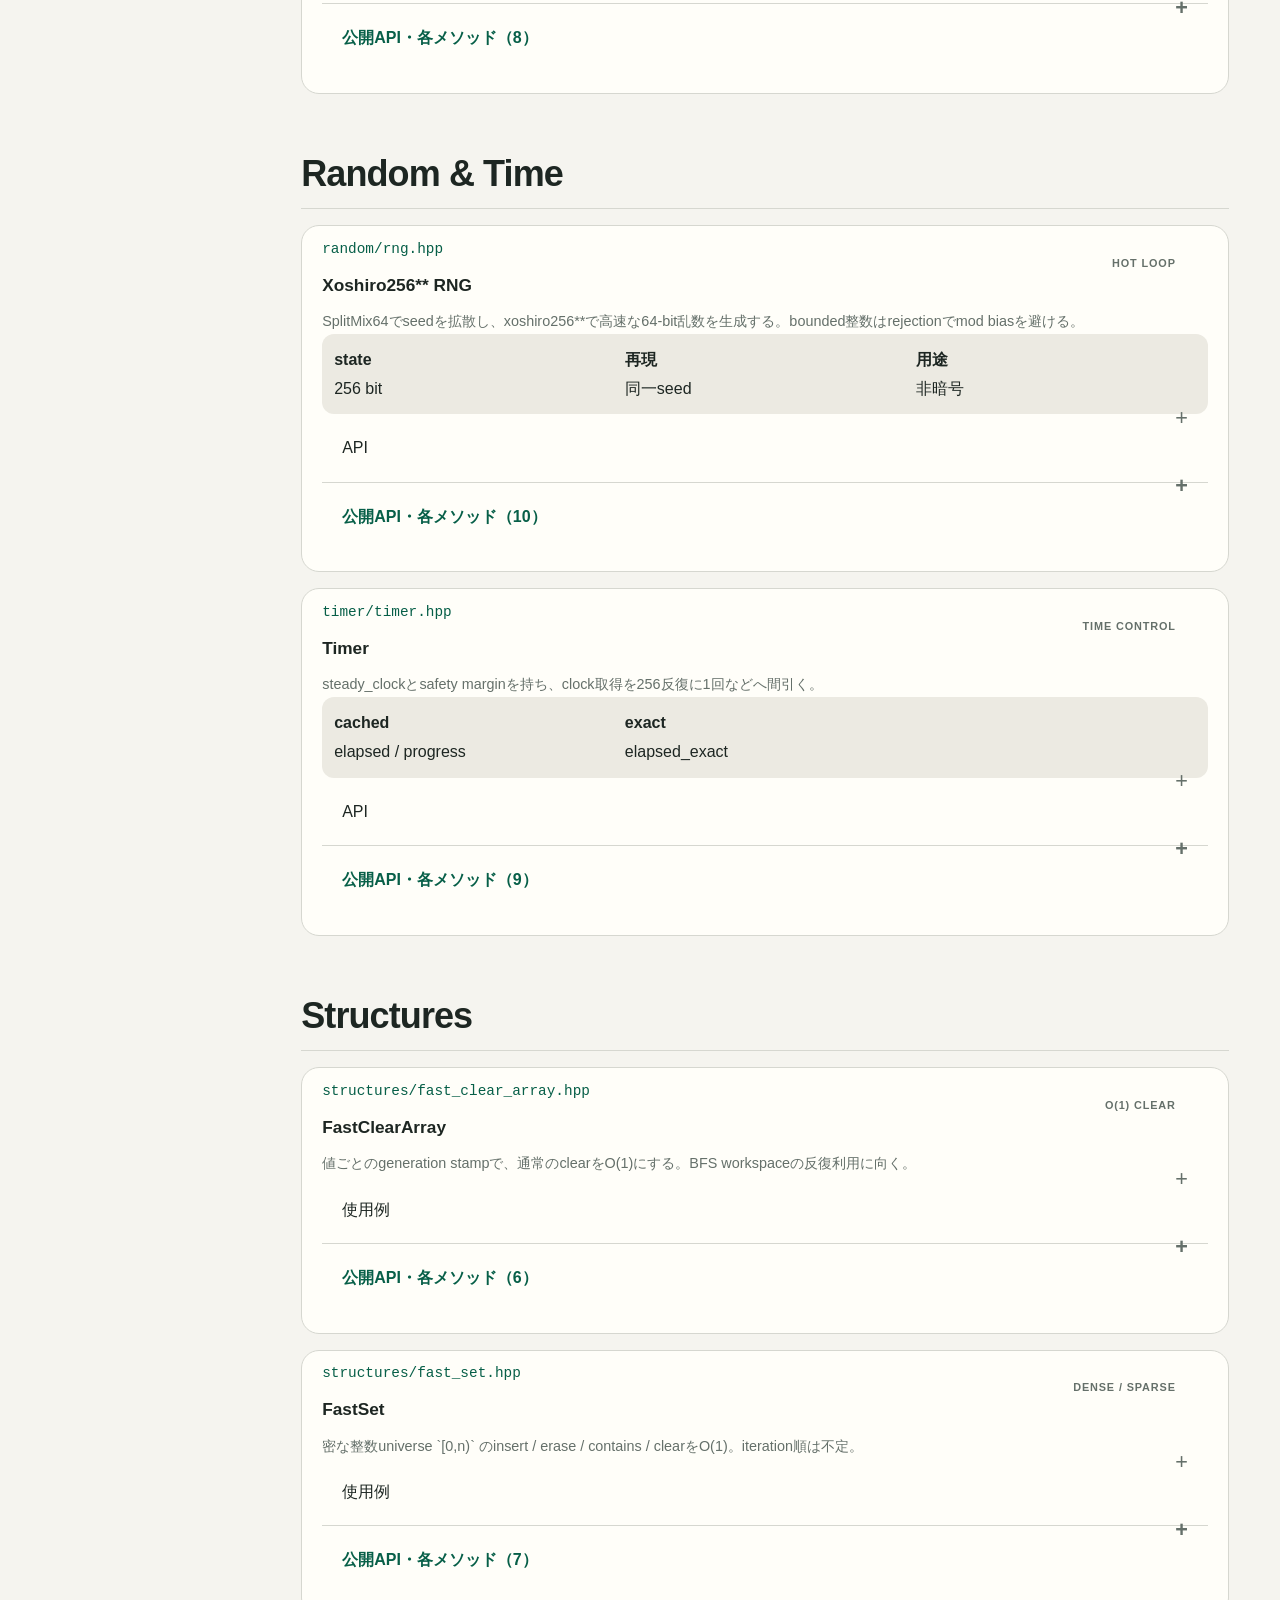
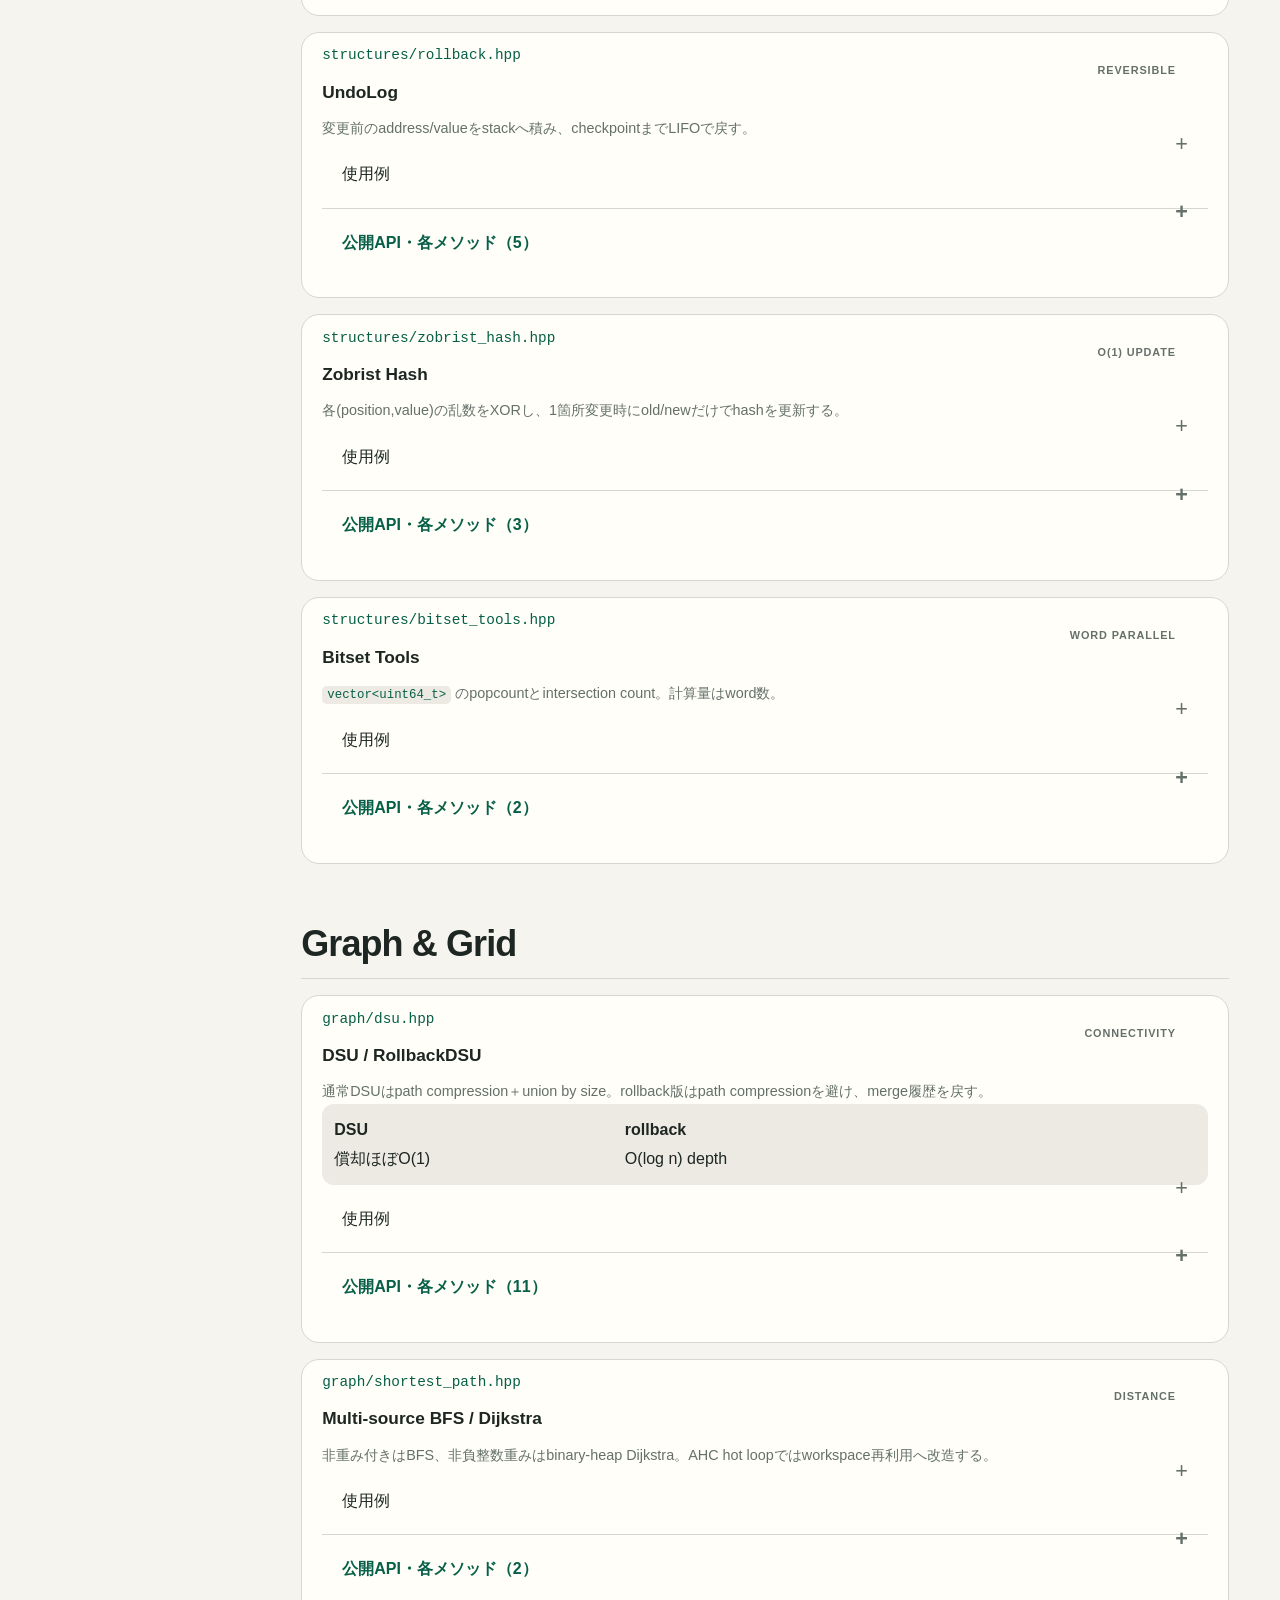
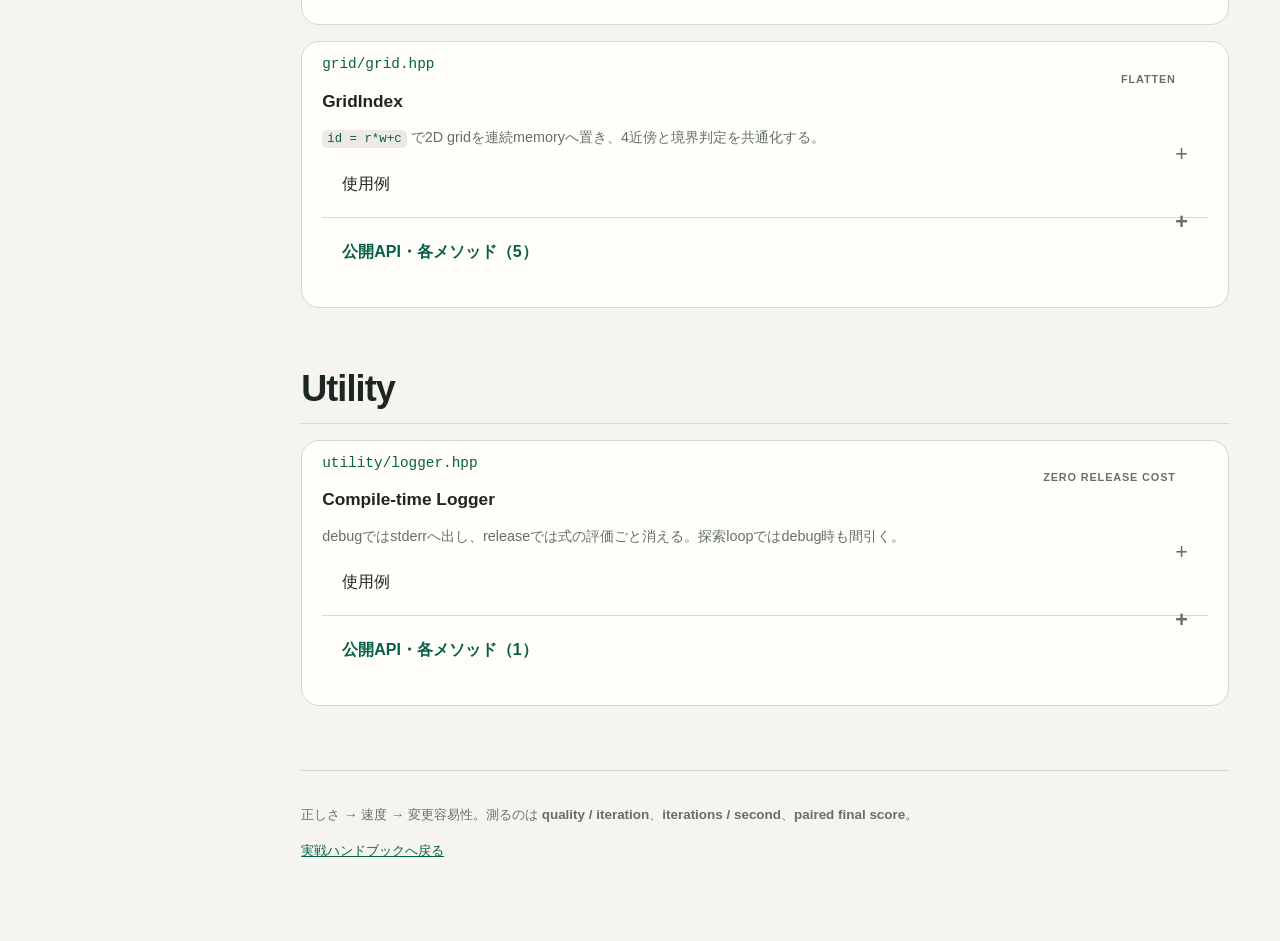
==== commit a456f9f5: "Expand AHC handbook and archive" ====
--- a/handbook/library.html
+++ b/handbook/library.html
@@ -45,7 +45,7 @@
       <h1>問題の形から、使う部品へ。</h1>
       <p class="hero-copy">辞典を上から読むのではなく、状態の作り方とbottleneckから最初の手法を選ぶ。各項目に原理、最小API、使う条件、危険点をまとめています。</p>
       <div class="hero-stats" aria-label="ガイドの収録内容">
-        <div><strong>17</strong><span>headers</span></div><div><strong>6</strong><span>search methods</span></div><div><strong>0</strong><span>runtime dependencies</span></div>
+        <div><strong>17</strong><span>headers</span></div><div><strong id="api-count">—</strong><span>documented APIs</span></div><div><strong>0</strong><span>runtime dependencies</span></div>
       </div>
     </section>
 
@@ -300,6 +300,6 @@
     <footer class="guide-footer"><p>正しさ → 速度 → 変更容易性。測るのは <strong>quality / iteration</strong>、<strong>iterations / second</strong>、<strong>paired final score</strong>。</p><a href="index.html">実戦ハンドブックへ戻る</a></footer>
   </main>
 </div>
-<script src="js/library.js"></script>
+<script src="data/library-api.js"></script><script src="js/library-api.js"></script><script src="js/library.js"></script>
 </body>
 </html>
--- a/handbook/css/library.css
+++ b/handbook/css/library.css
@@ -197,6 +197,19 @@
 .copy-code { position: absolute; top: .55rem; right: .55rem; border-color: color-mix(in srgb, var(--code-text) 25%, transparent); background: color-mix(in srgb, var(--code-bg) 80%, transparent); color: var(--code-text); font-size: .68rem; padding: .28rem .55rem; }
 .copy-code + code { display: block; padding-top: 1rem; }
 .compact-entry .entry-summary { margin-bottom: 0; }
+.api-reference { border-top: 1px solid var(--border); }
+.api-reference > summary { color: var(--accent-strong); font-weight: 750; }
+.api-design { padding: .8rem; border-radius: 10px; background: var(--accent-soft); }
+.api-methods { display: grid; gap: 1rem; margin-bottom: 1.25rem; }
+.api-method { padding: 1rem; border-left: 3px solid var(--border); background: var(--surface-soft); }
+.api-method h4 { margin: 0 0 .55rem; overflow-wrap: anywhere; }
+.api-method h4 code { color: var(--text); }
+.api-method p { margin: .45rem 0; }
+.api-meta { display: grid; grid-template-columns: repeat(3, minmax(0, 1fr)); gap: .6rem; margin: .75rem 0; }
+.api-meta div { min-width: 0; }
+.api-meta dt { color: var(--muted); font-size: .68rem; font-weight: 750; letter-spacing: .06em; text-transform: uppercase; }
+.api-meta dd { margin: .15rem 0 0; overflow-wrap: anywhere; font-size: .82rem; }
+.api-note { color: var(--warm); }
 .no-results { display: none; margin: 2rem 0; padding: 1rem; border-left: 4px solid var(--warm); background: var(--warm-soft); }
 .no-results.visible { display: block; }
 .hidden { display: none !important; }
@@ -239,6 +252,7 @@
   .event-progress { grid-column: 1; }
   .entry-head { align-items: flex-start; flex-direction: column; gap: .2rem; }
   .entry-facts { grid-template-columns: 1fr; }
+  .api-meta { grid-template-columns: 1fr; }
   .library-entry summary::after { margin-top: -3rem; }
   .entry-summary { margin-right: 1.5rem; }
   .library-entry { scroll-margin-top: 185px; }
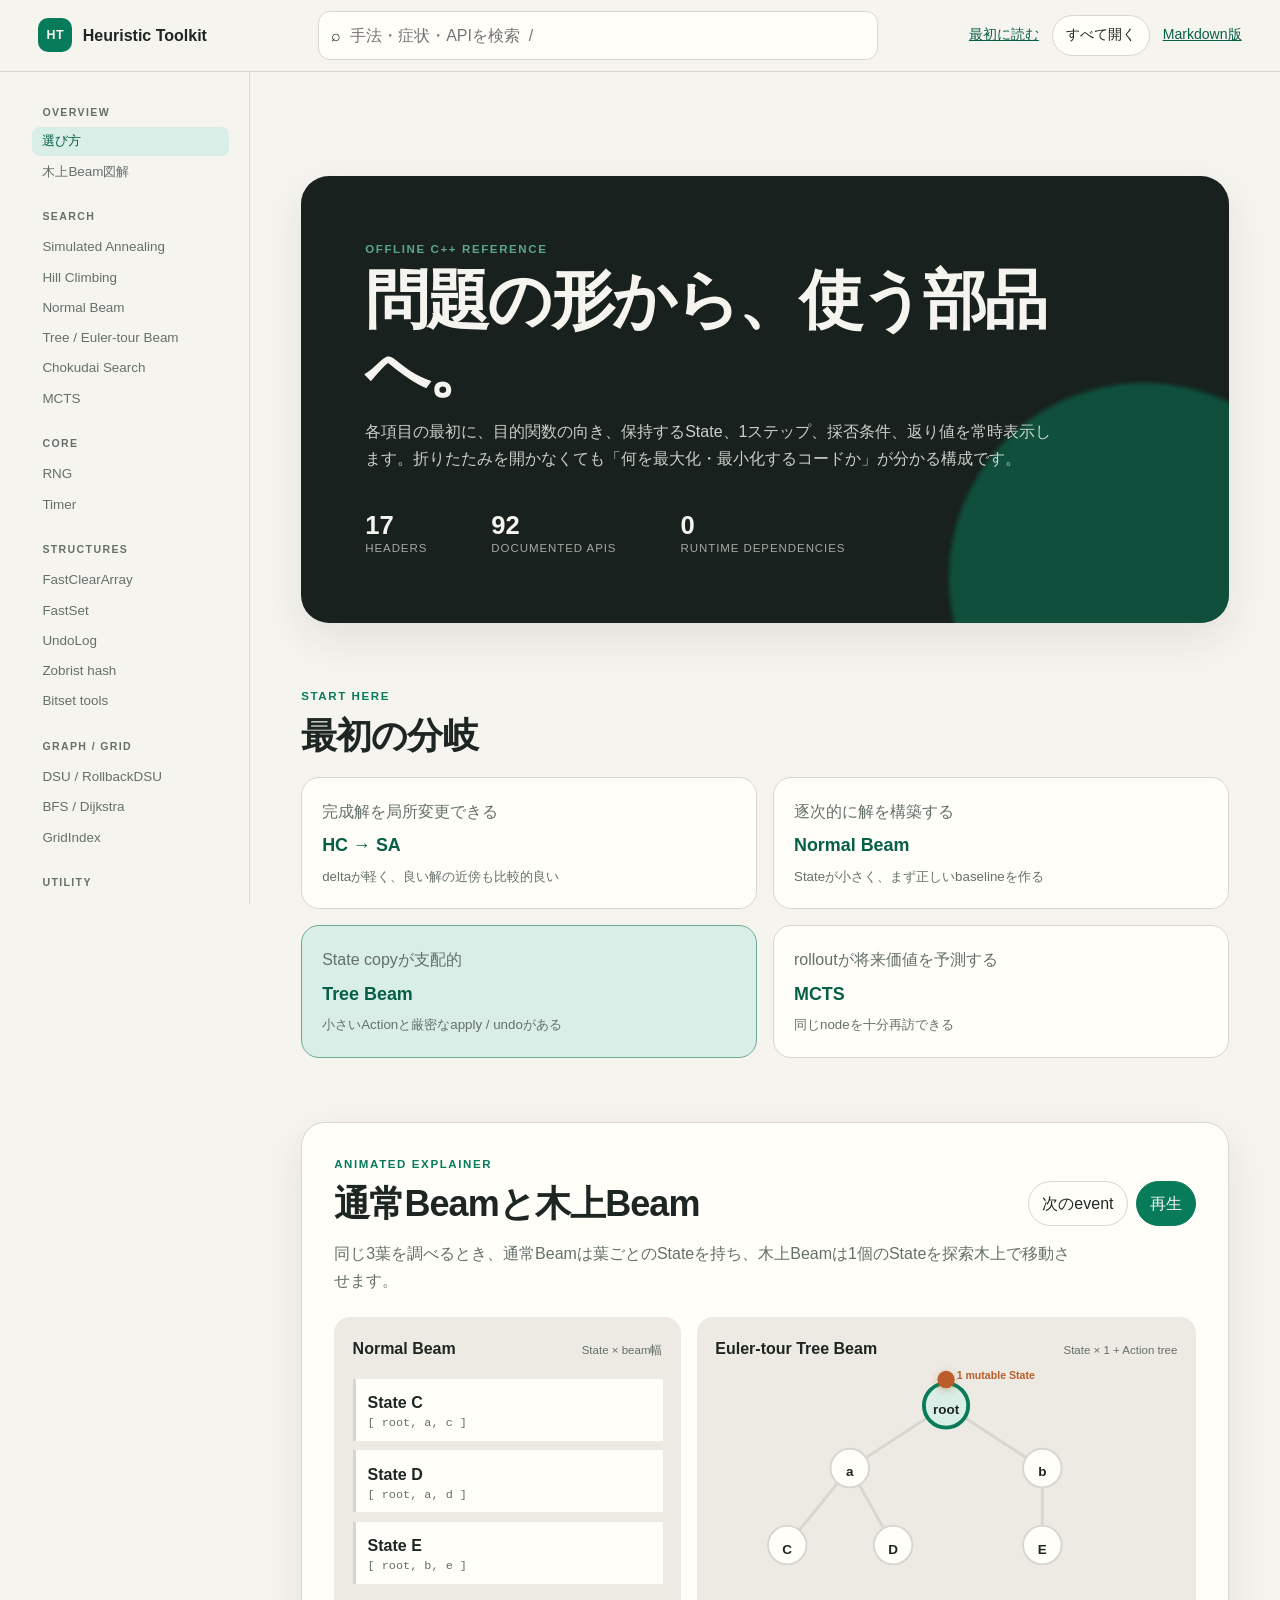
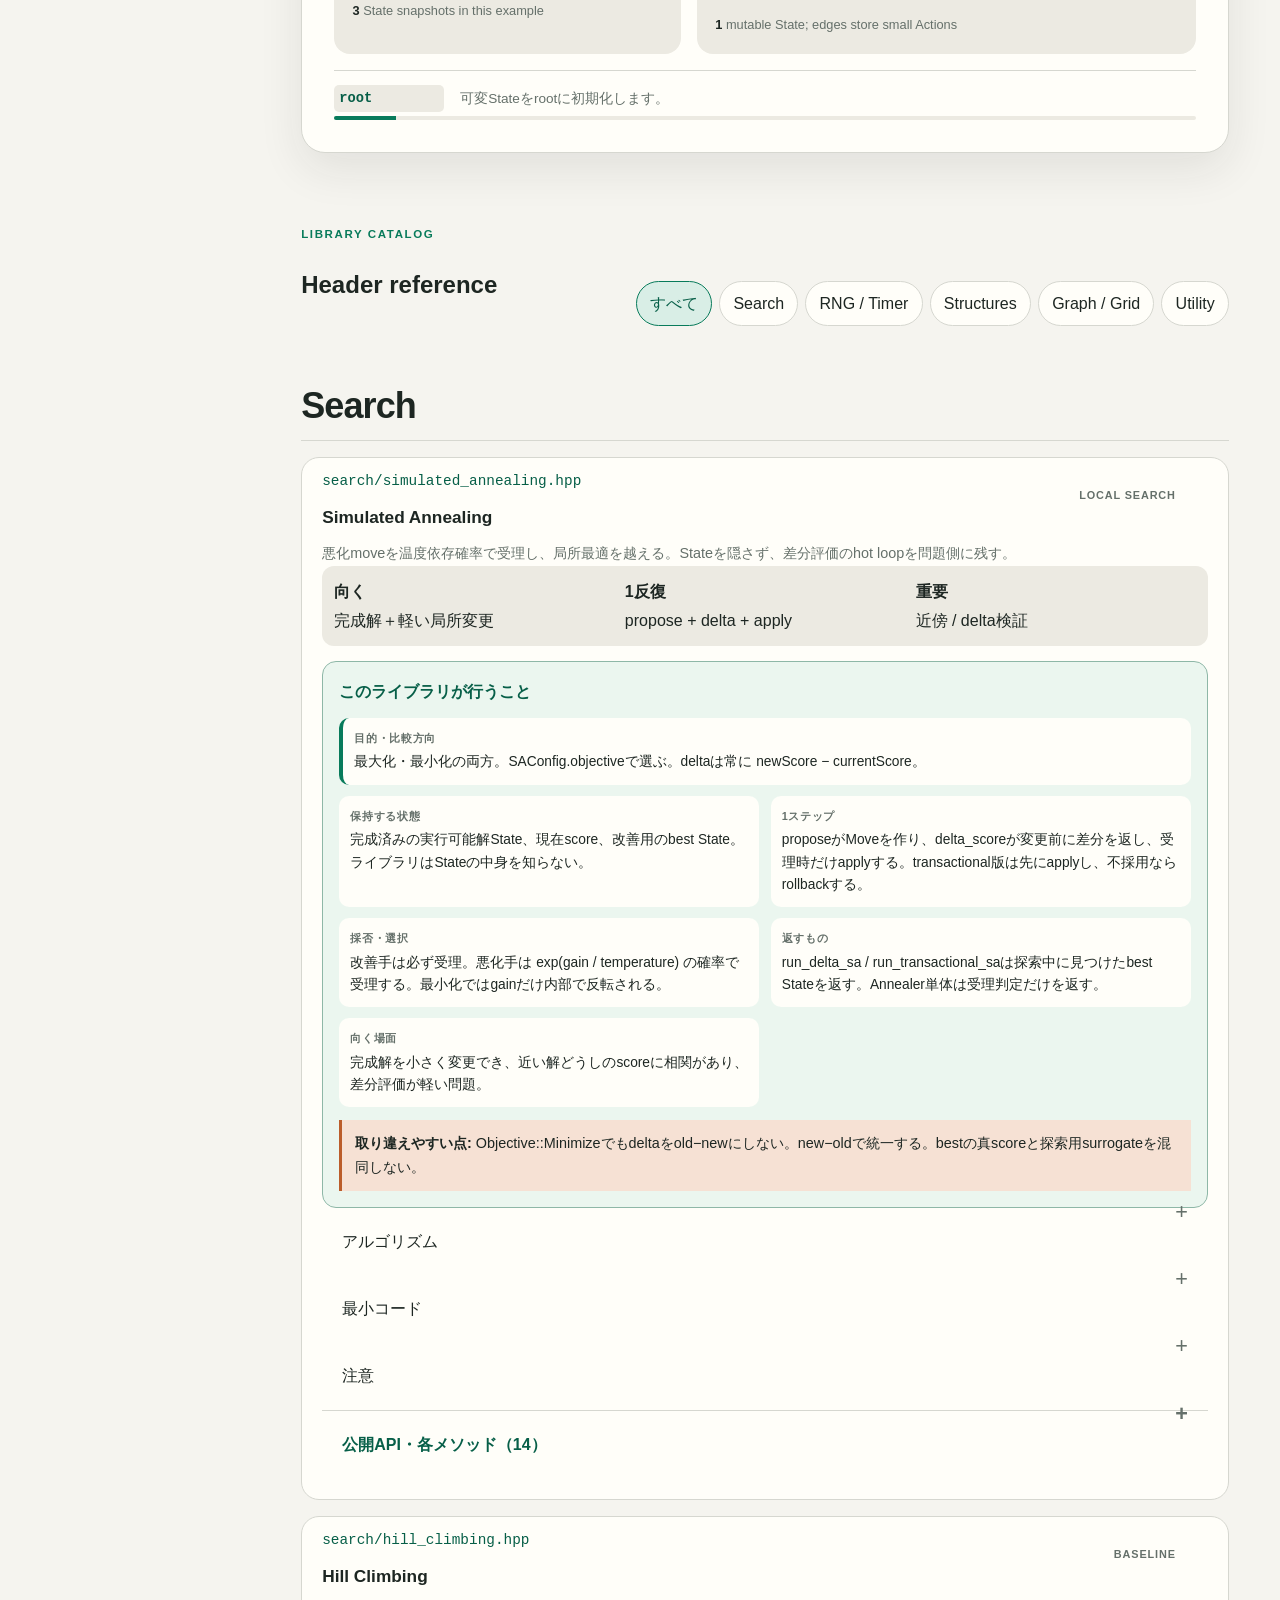
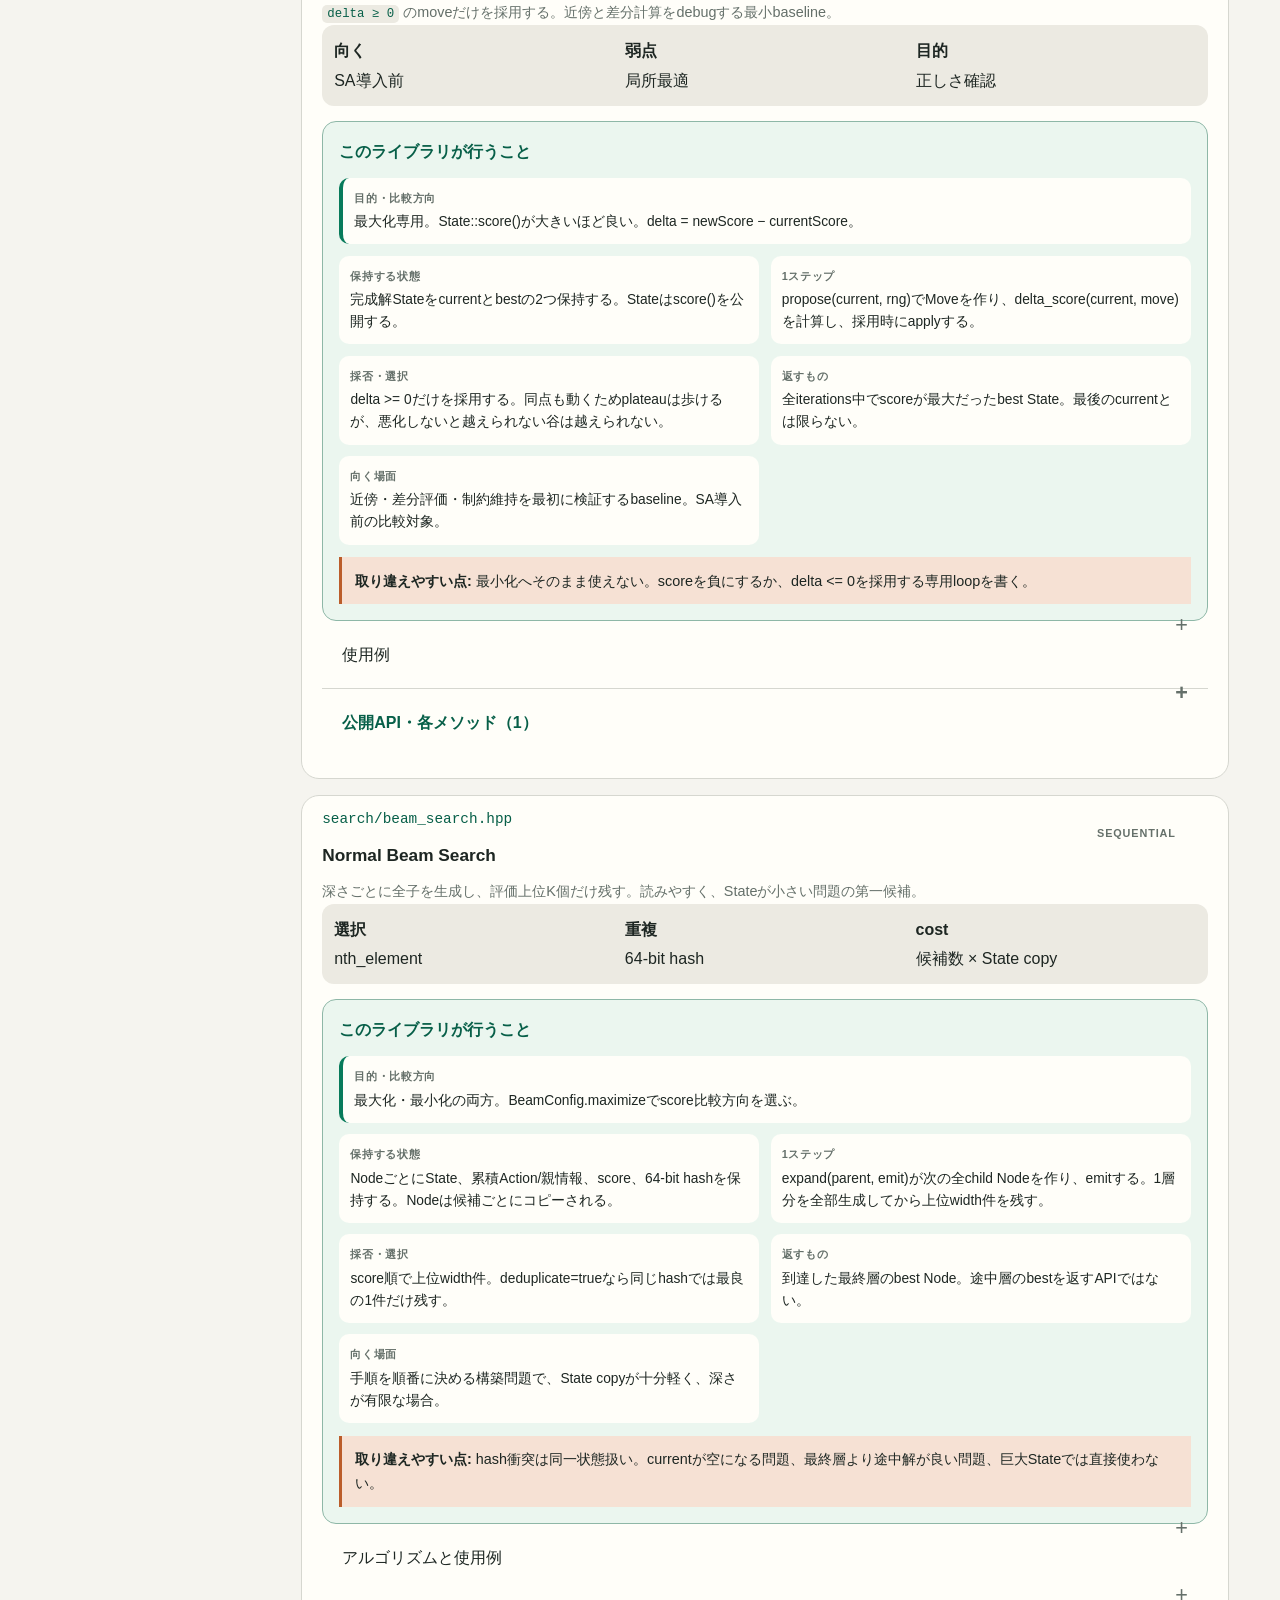
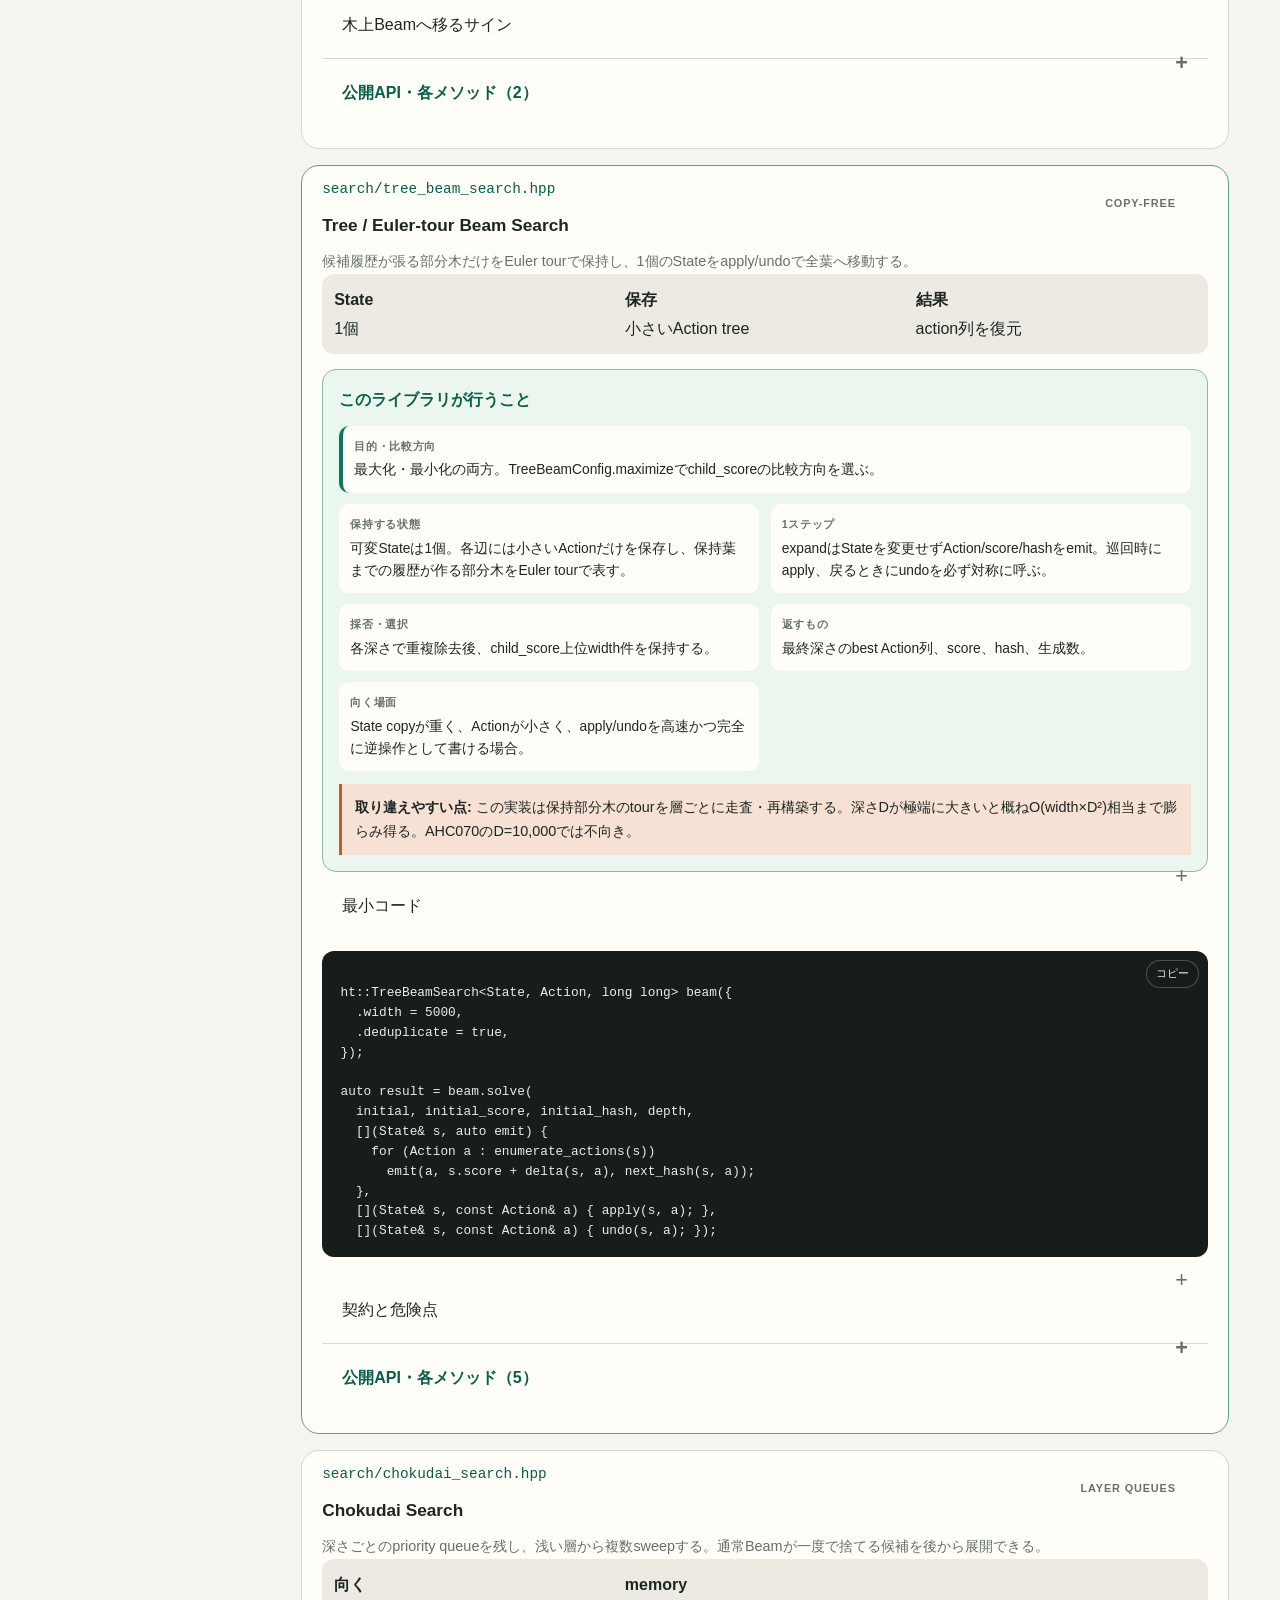
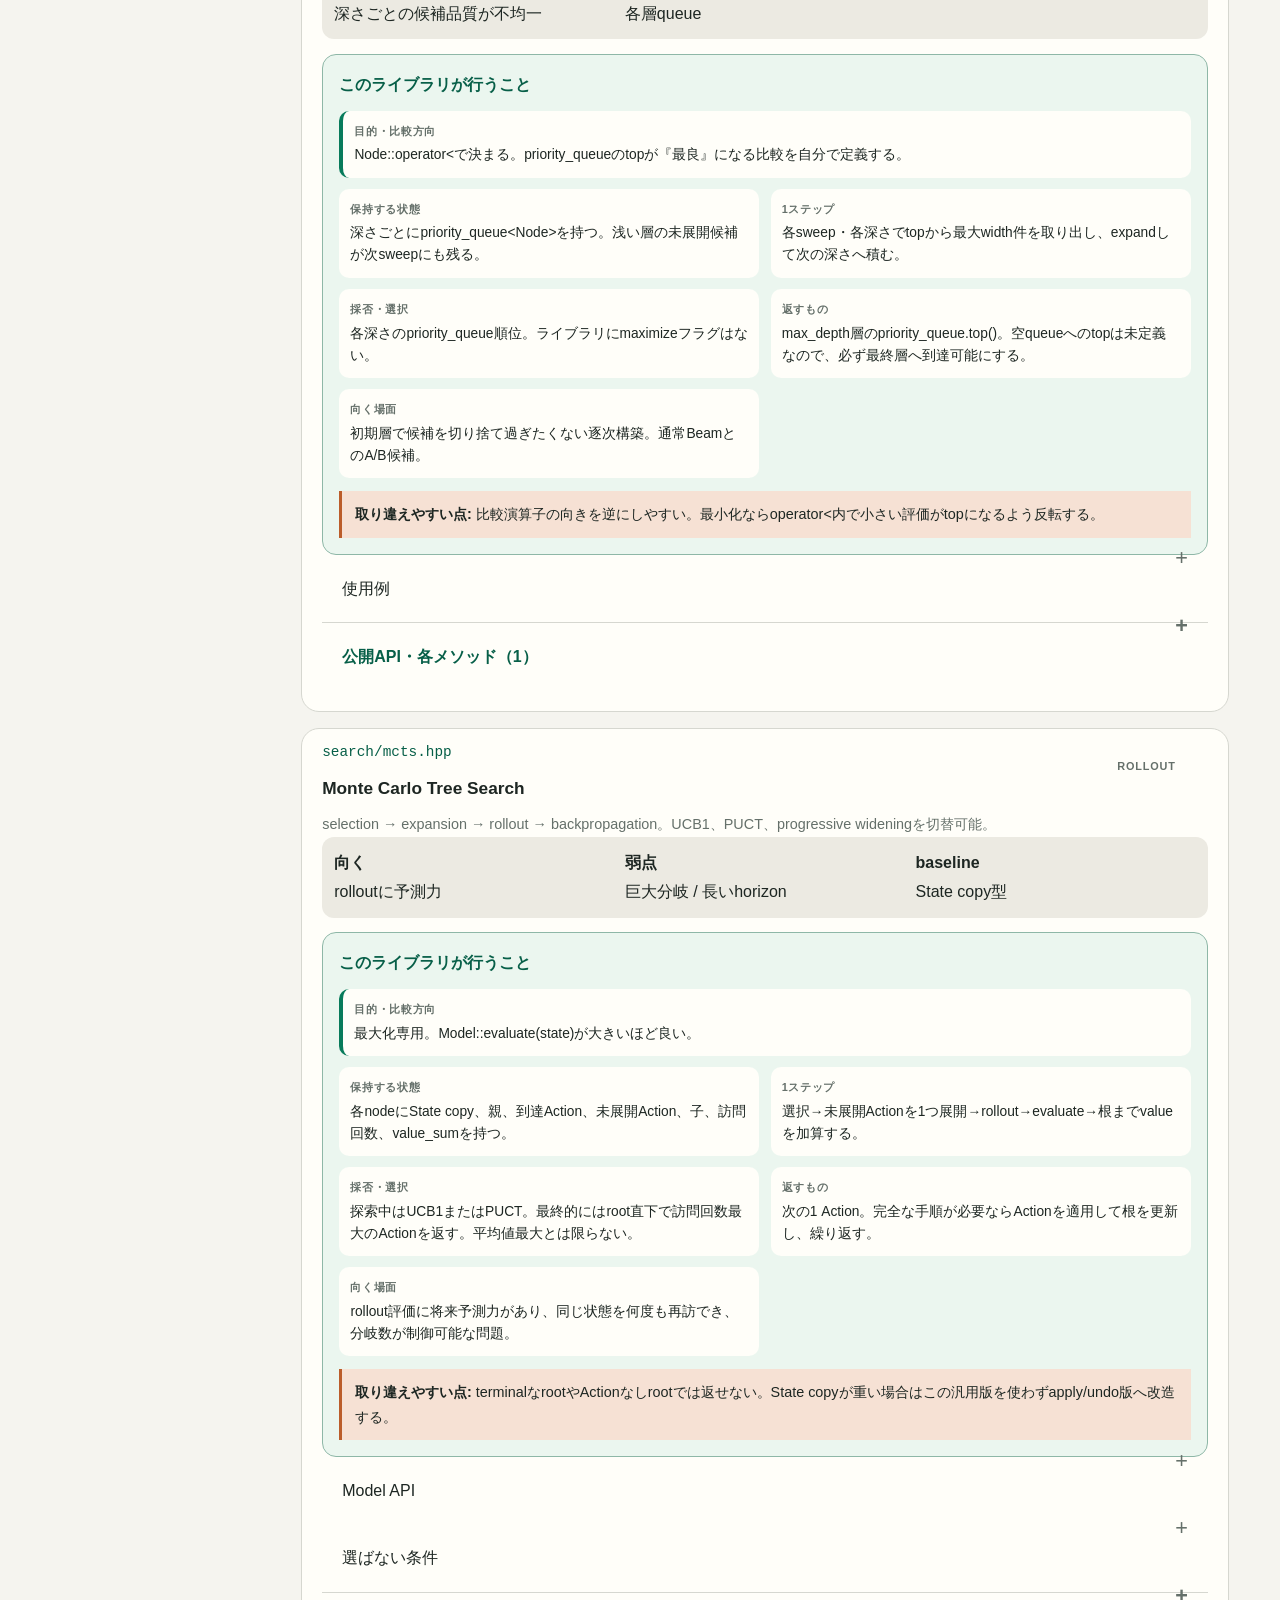
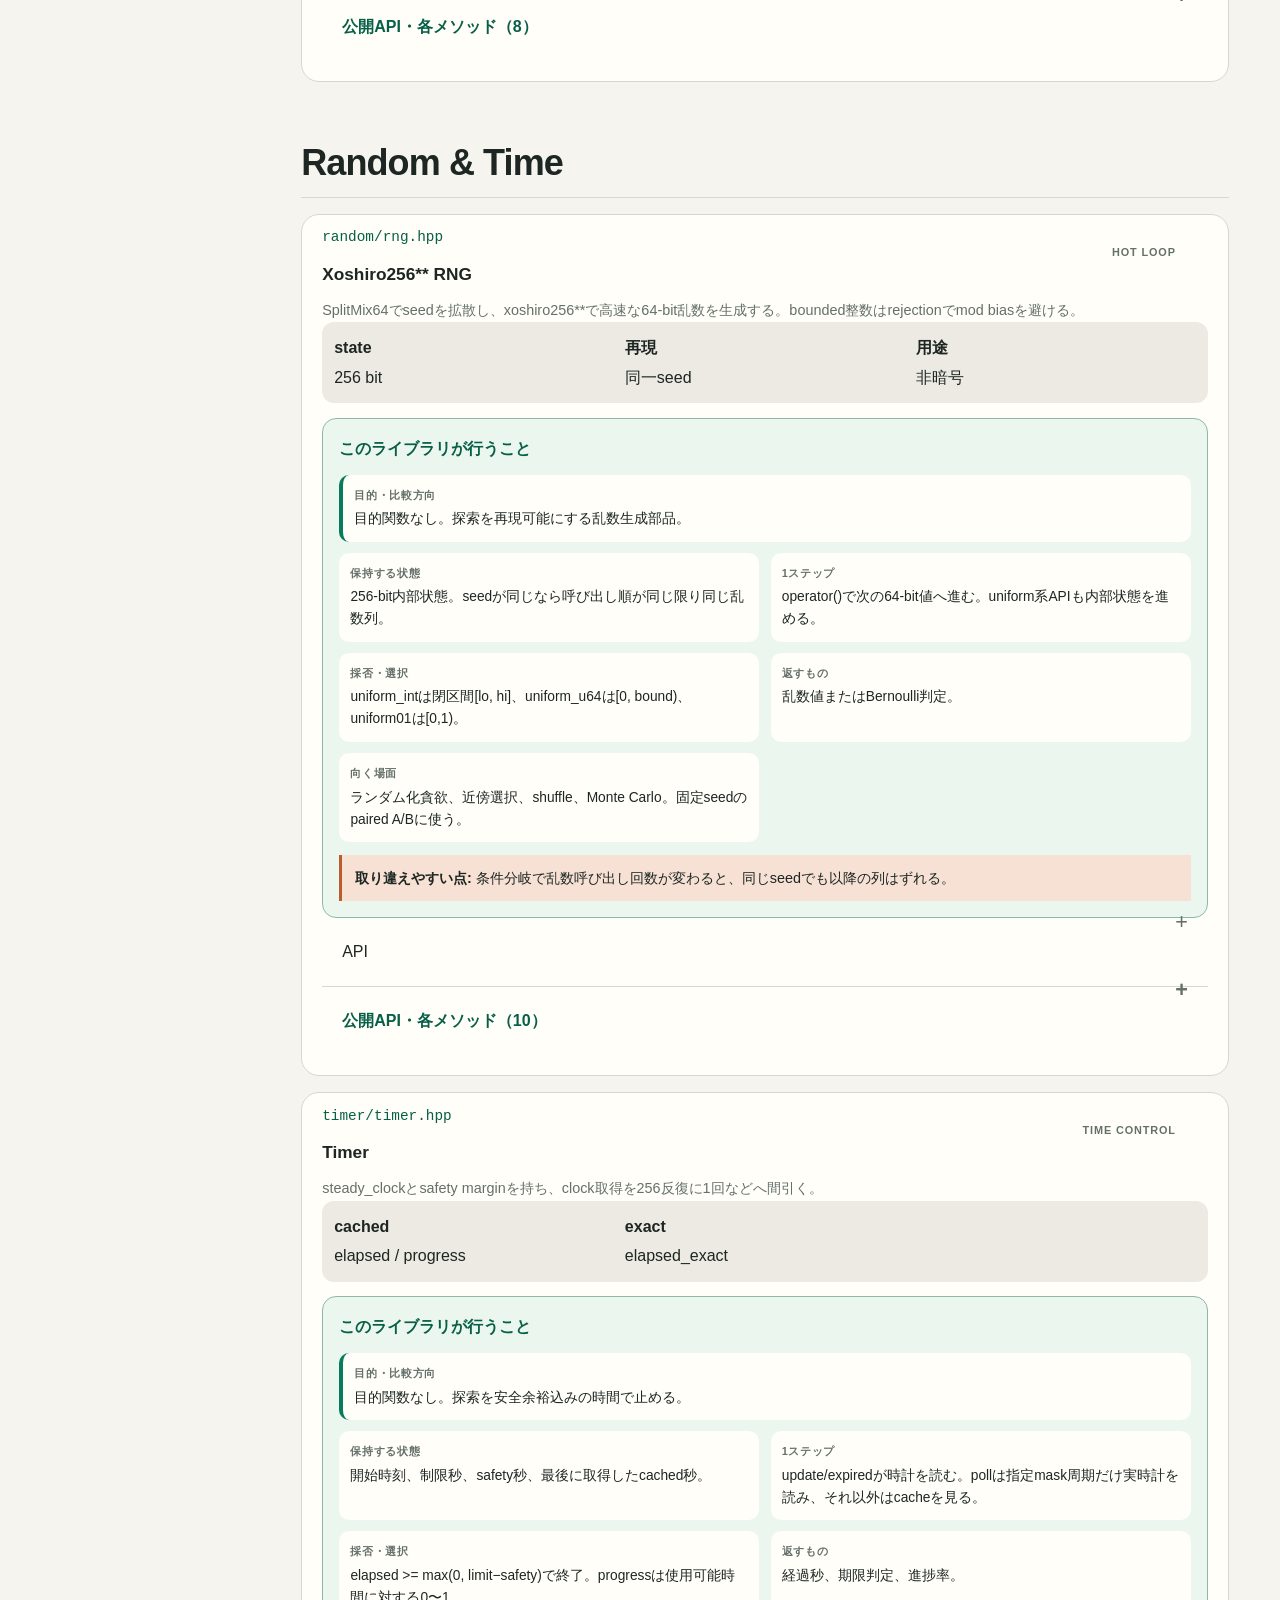
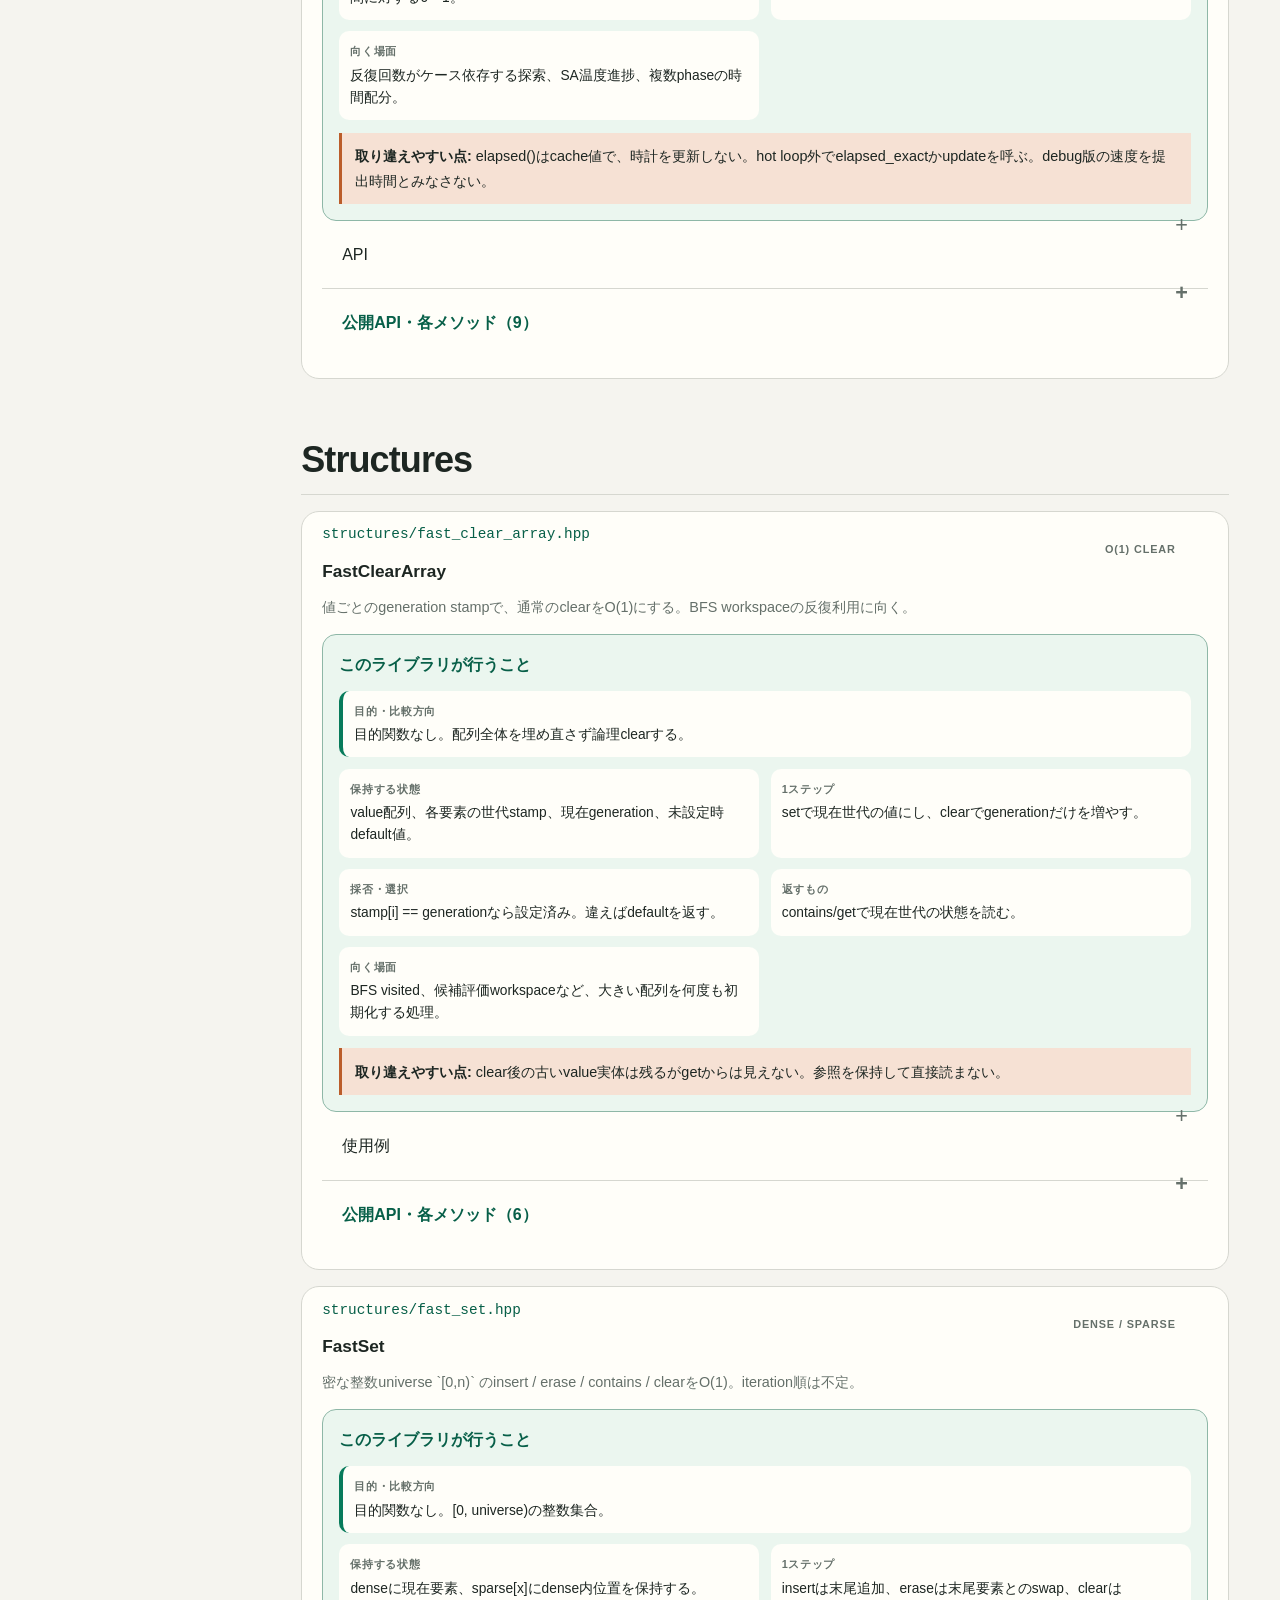
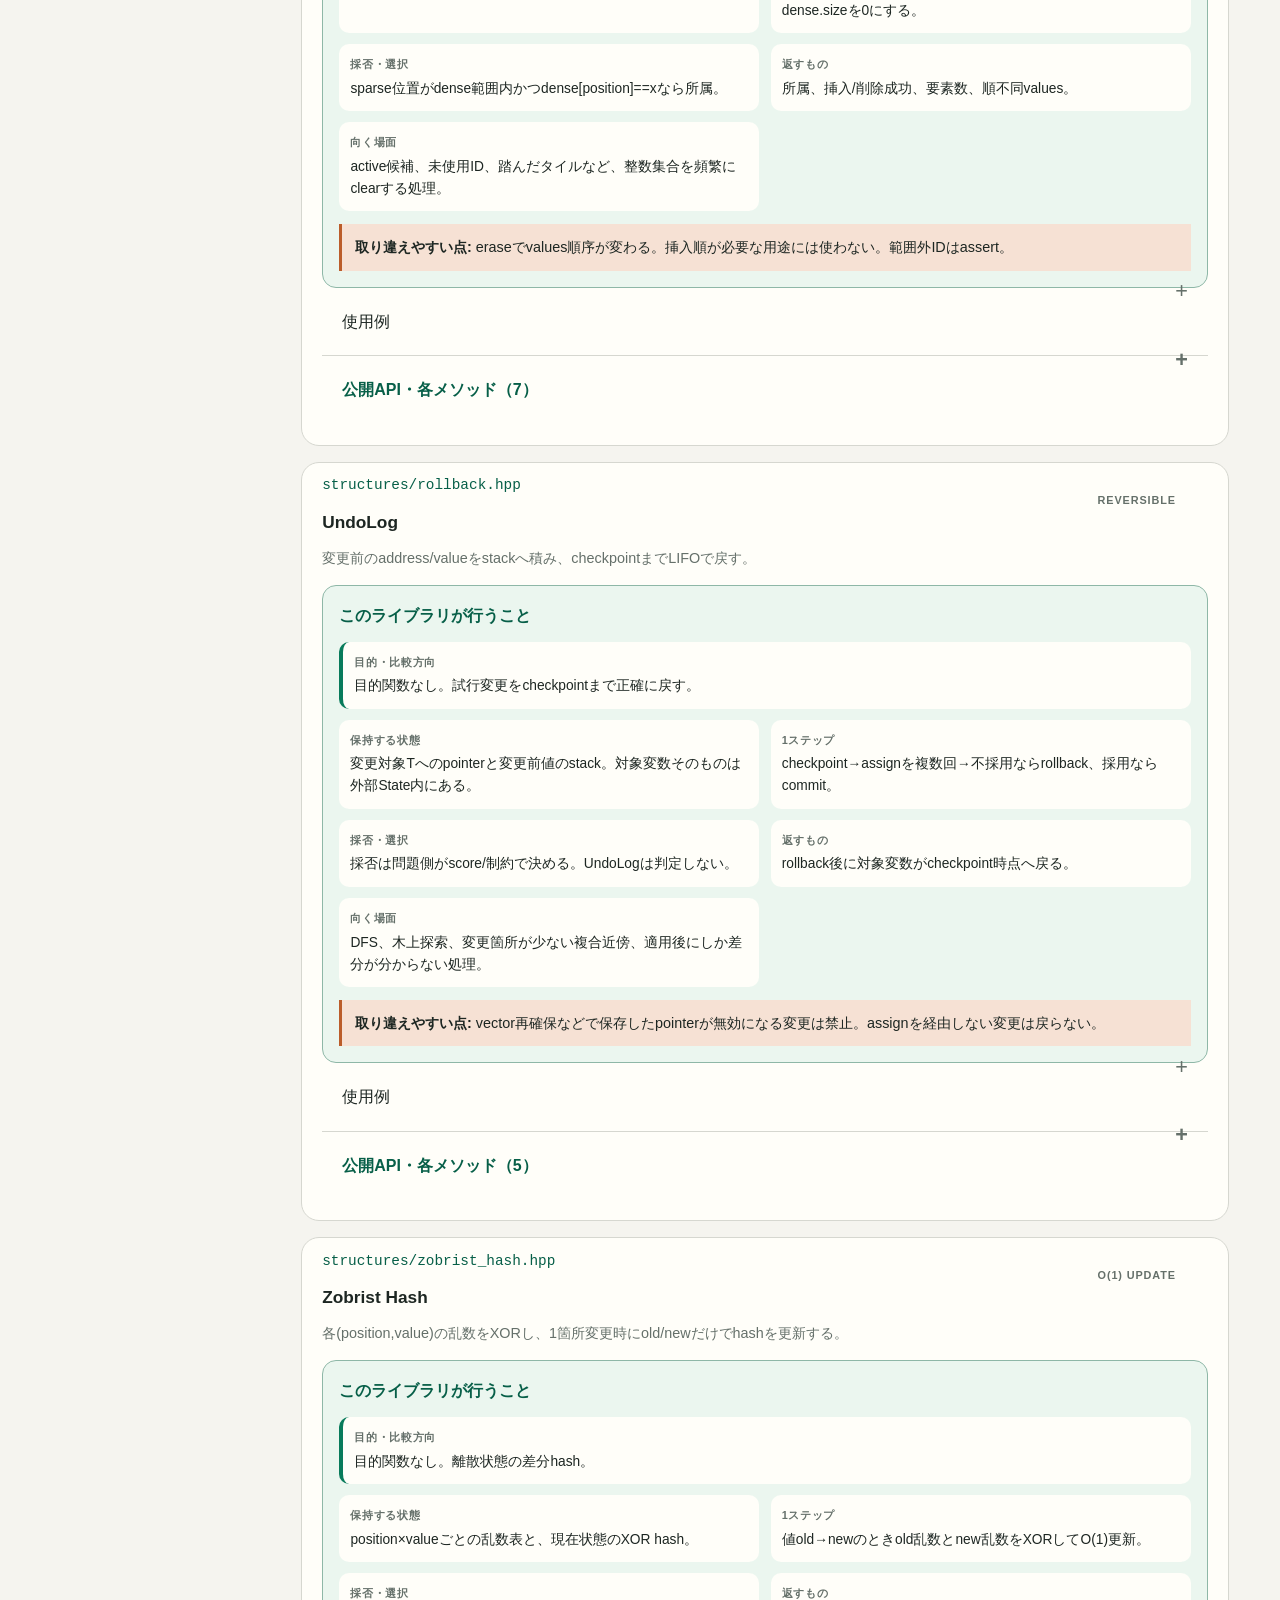
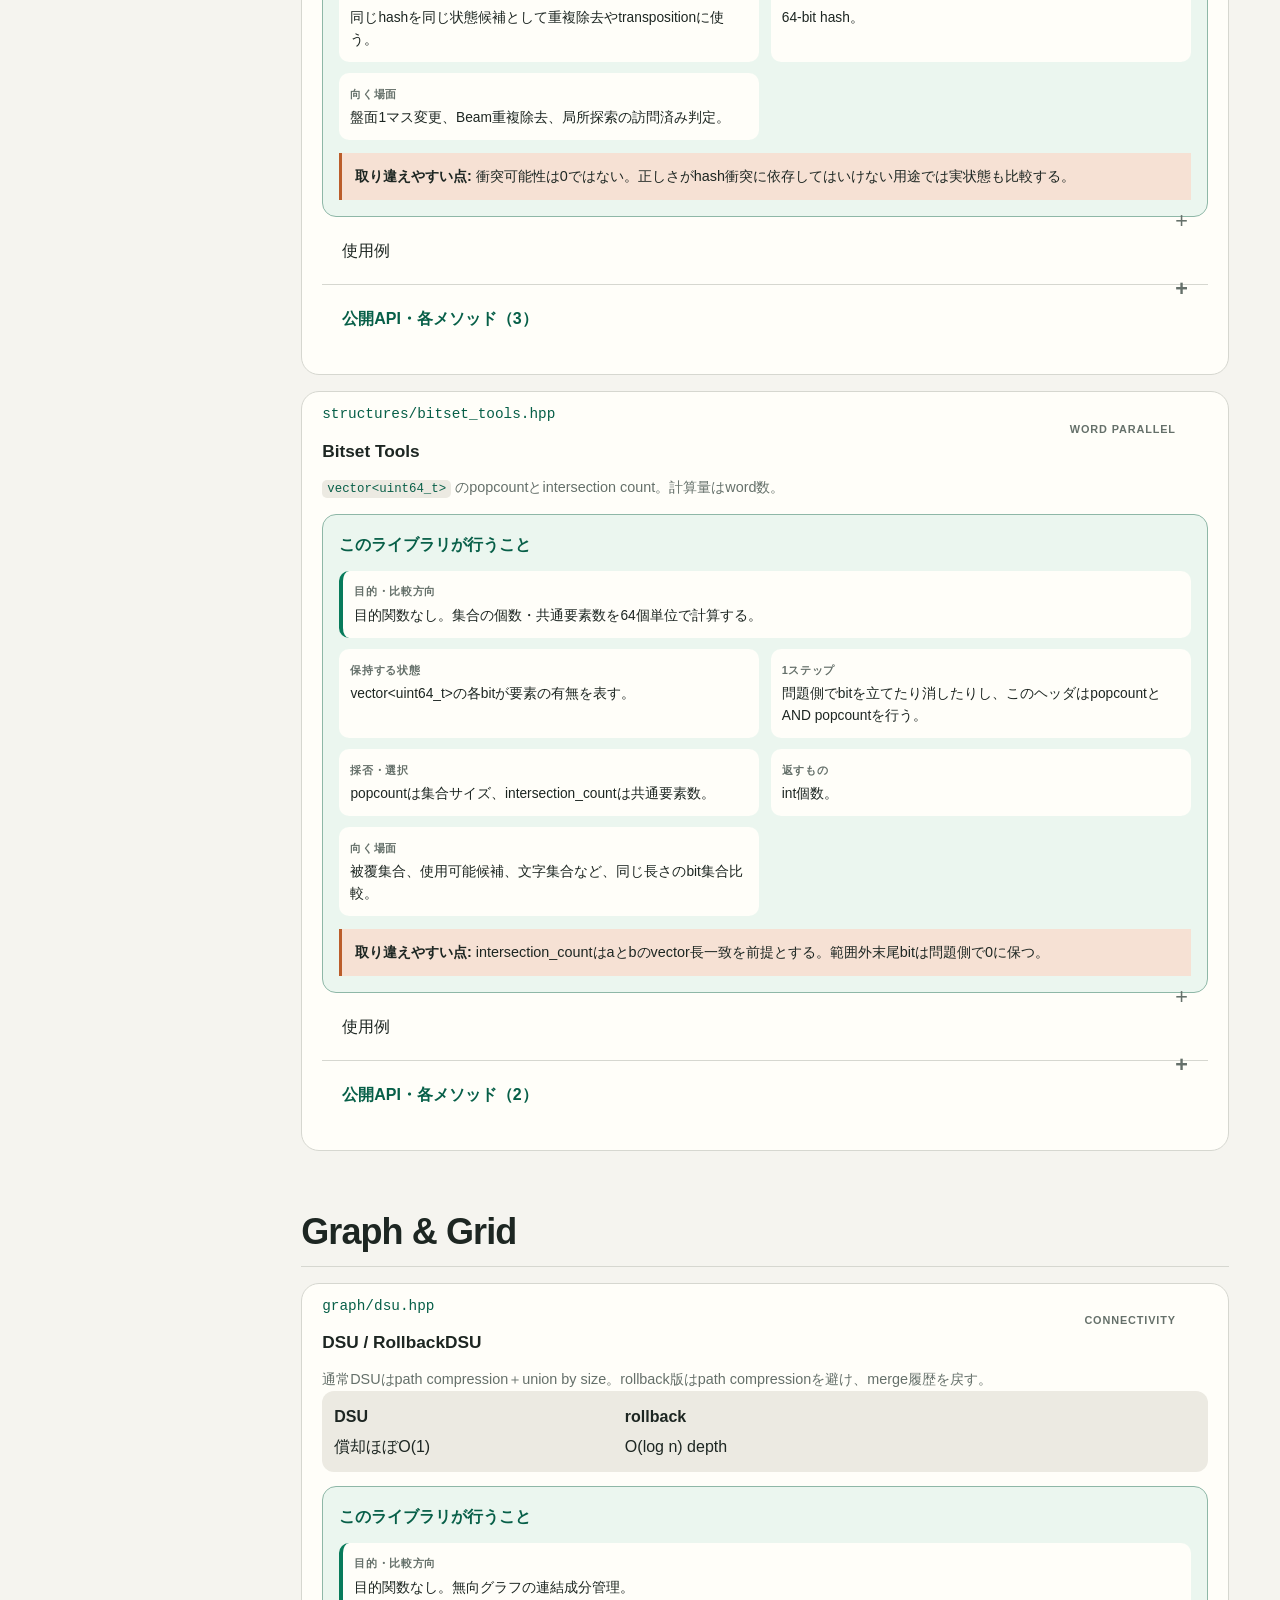
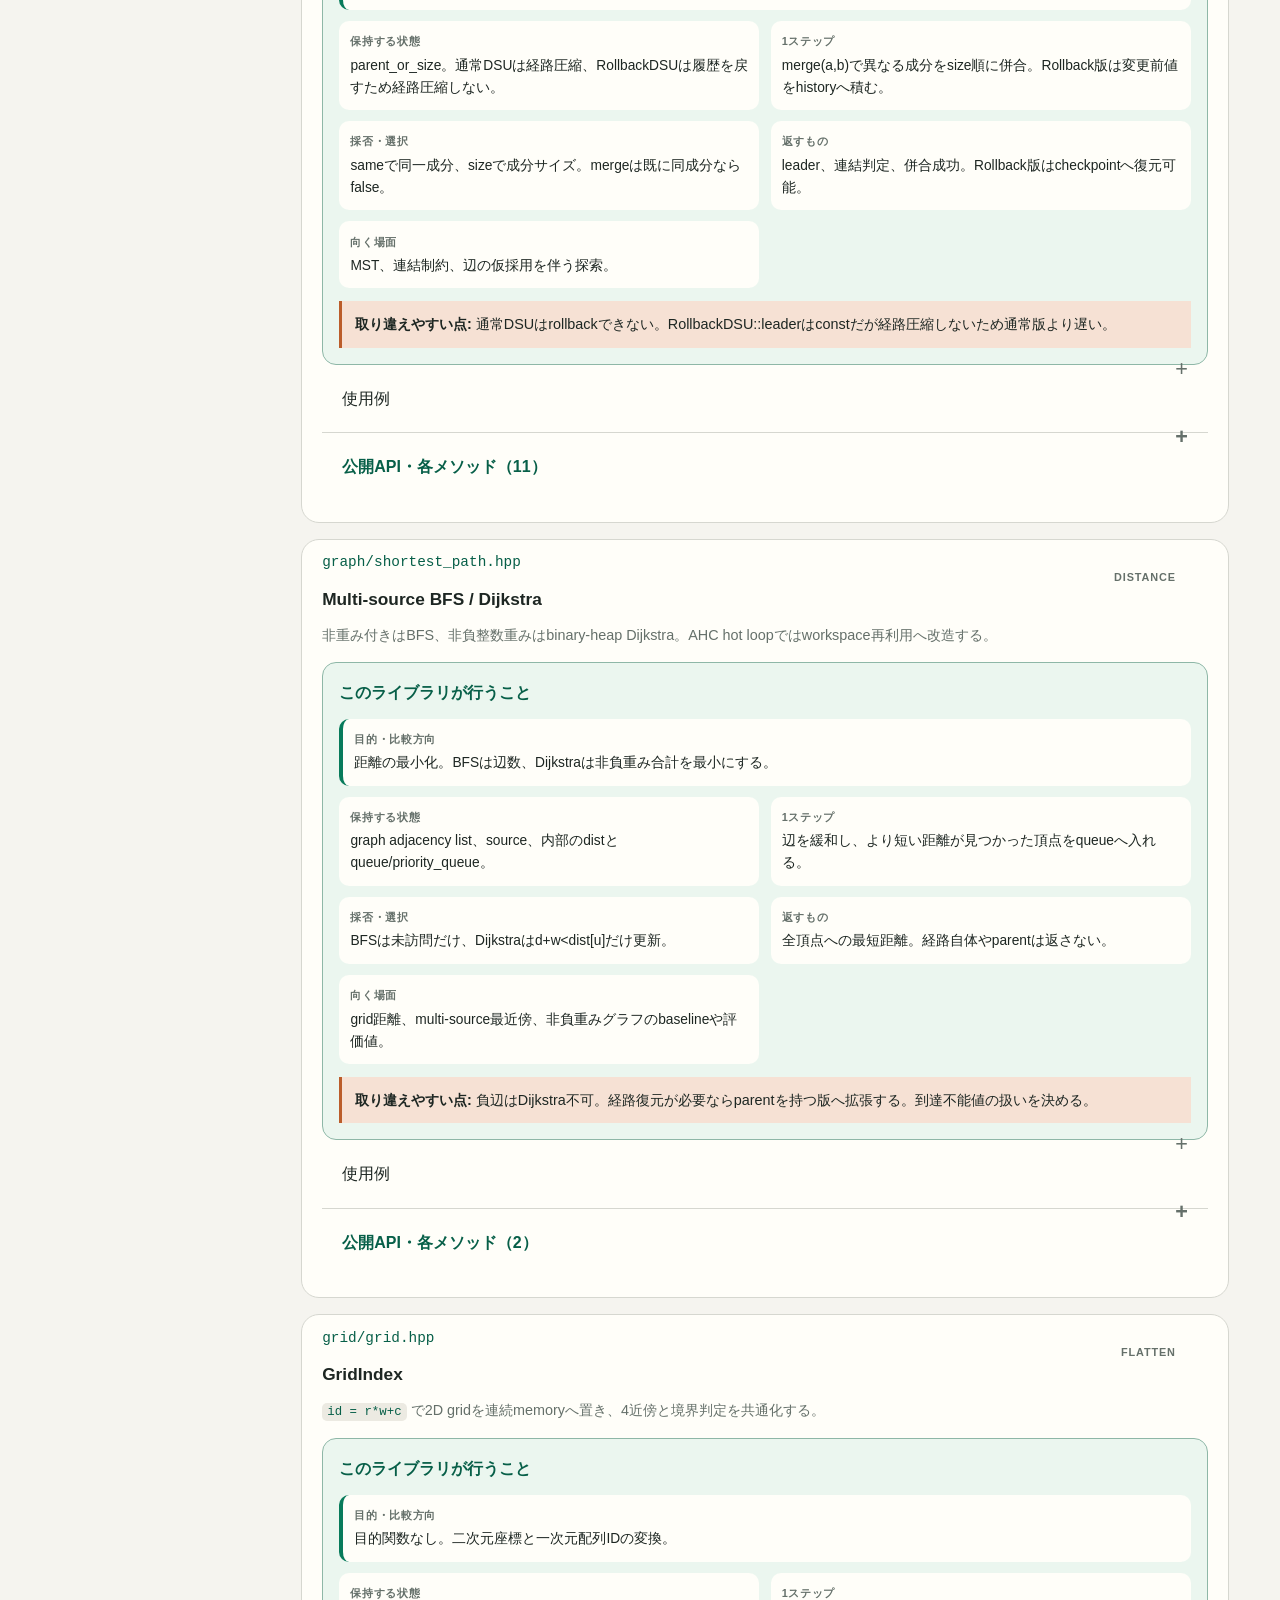
==== commit 4466c76f: "Make toolkit usage and runtime behavior self-explanatory" ====
--- a/handbook/library.html
+++ b/handbook/library.html
@@ -11,7 +11,7 @@
 <header class="guide-header">
   <a class="brand" href="index.html"><span class="brand-mark">HT</span><span>Heuristic Toolkit</span></a>
   <label class="global-search"><span aria-hidden="true">⌕</span><span class="sr-only">ライブラリを検索</span><input id="library-search" type="search" placeholder="手法・症状・APIを検索  /" autocomplete="off"></label>
-  <div class="header-actions"><button id="expand-all" type="button">すべて開く</button><a href="../library/README.md">Markdown版</a></div>
+  <div class="header-actions"><a href="start-here.html">最初に読む</a><button id="expand-all" type="button">すべて開く</button><a href="../library/README.md">Markdown版</a></div>
 </header>
 
 <div class="guide-layout">
@@ -43,7 +43,7 @@
     <section id="overview" class="guide-hero">
       <p class="eyebrow">OFFLINE C++ REFERENCE</p>
       <h1>問題の形から、使う部品へ。</h1>
-      <p class="hero-copy">辞典を上から読むのではなく、状態の作り方とbottleneckから最初の手法を選ぶ。各項目に原理、最小API、使う条件、危険点をまとめています。</p>
+      <p class="hero-copy">各項目の最初に、目的関数の向き、保持するState、1ステップ、採否条件、返り値を常時表示します。折りたたみを開かなくても「何を最大化・最小化するコードか」が分かる構成です。</p>
       <div class="hero-stats" aria-label="ガイドの収録内容">
         <div><strong>17</strong><span>headers</span></div><div><strong id="api-count">—</strong><span>documented APIs</span></div><div><strong>0</strong><span>runtime dependencies</span></div>
       </div>
@@ -300,6 +300,6 @@
     <footer class="guide-footer"><p>正しさ → 速度 → 変更容易性。測るのは <strong>quality / iteration</strong>、<strong>iterations / second</strong>、<strong>paired final score</strong>。</p><a href="index.html">実戦ハンドブックへ戻る</a></footer>
   </main>
 </div>
-<script src="data/library-api.js"></script><script src="js/library-api.js"></script><script src="js/library.js"></script>
+<script src="data/library-api.js"></script><script src="data/library-concepts.js"></script><script src="js/library-api.js"></script><script src="js/library.js"></script>
 </body>
 </html>
--- a/handbook/css/library.css
+++ b/handbook/css/library.css
@@ -210,6 +210,14 @@
 .api-meta dt { color: var(--muted); font-size: .68rem; font-weight: 750; letter-spacing: .06em; text-transform: uppercase; }
 .api-meta dd { margin: .15rem 0 0; overflow-wrap: anywhere; font-size: .82rem; }
 .api-note { color: var(--warm); }
+.concept-contract { margin-top: .9rem; padding: 1rem; border: 1px solid color-mix(in srgb, var(--accent) 35%, var(--border)); border-radius: 14px; background: color-mix(in srgb, var(--accent-soft) 52%, var(--surface)); }
+.concept-contract h4 { margin: 0 0 .8rem; color: var(--accent-strong); font-size: 1rem; }
+.concept-grid { display: grid; grid-template-columns: repeat(2, minmax(0, 1fr)); gap: .7rem; margin: 0; }
+.concept-grid > div { min-width: 0; padding: .7rem; border-radius: 10px; background: var(--surface); }
+.concept-grid .concept-objective { grid-column: 1 / -1; border-left: 4px solid var(--accent); }
+.concept-grid dt { color: var(--muted); font-size: .68rem; font-weight: 800; letter-spacing: .06em; text-transform: uppercase; }
+.concept-grid dd { margin: .25rem 0 0; overflow-wrap: anywhere; font-size: .86rem; line-height: 1.6; }
+.concept-trap { margin: .8rem 0 0; padding: .7rem .8rem; border-left: 3px solid var(--warm); background: var(--warm-soft); color: var(--text); }
 .no-results { display: none; margin: 2rem 0; padding: 1rem; border-left: 4px solid var(--warm); background: var(--warm-soft); }
 .no-results.visible { display: block; }
 .hidden { display: none !important; }
@@ -253,6 +261,8 @@
   .entry-head { align-items: flex-start; flex-direction: column; gap: .2rem; }
   .entry-facts { grid-template-columns: 1fr; }
   .api-meta { grid-template-columns: 1fr; }
+  .concept-grid { grid-template-columns: 1fr; }
+  .concept-grid .concept-objective { grid-column: 1; }
   .library-entry summary::after { margin-top: -3rem; }
   .entry-summary { margin-right: 1.5rem; }
   .library-entry { scroll-margin-top: 185px; }
